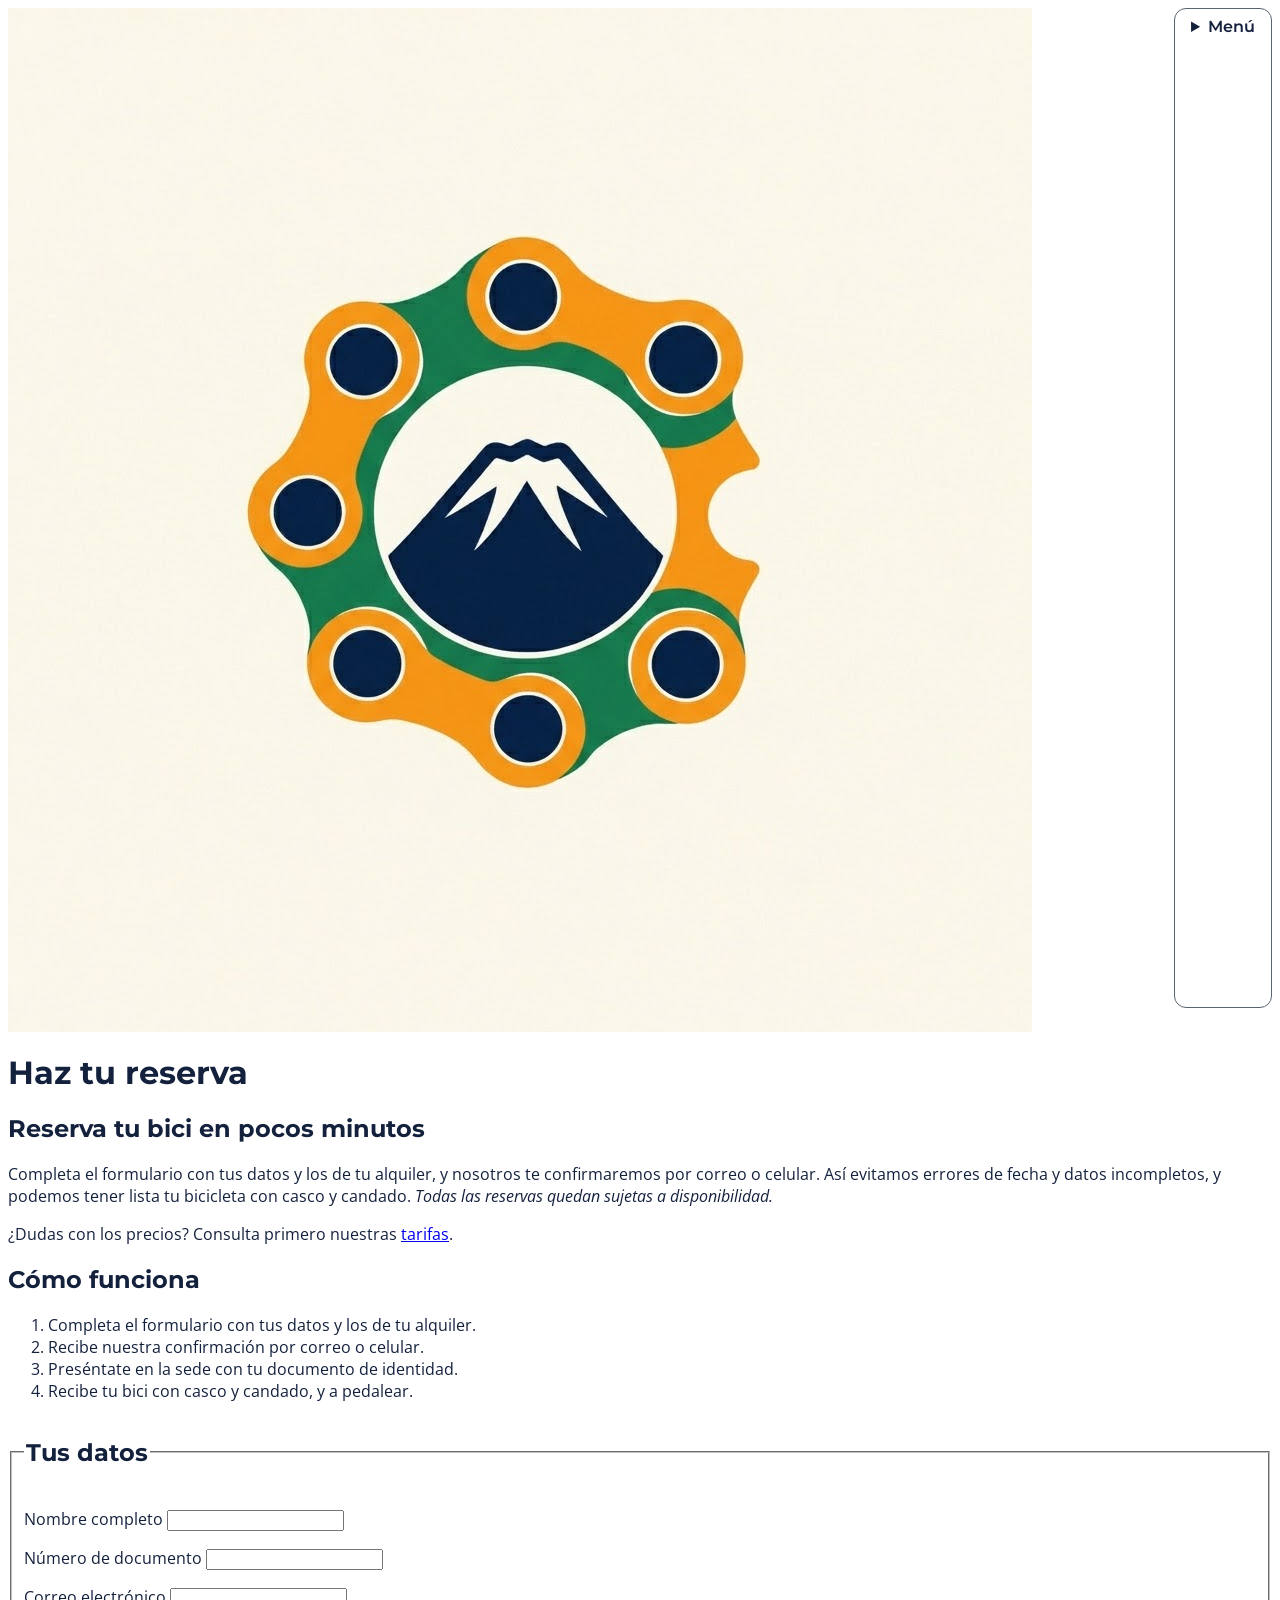
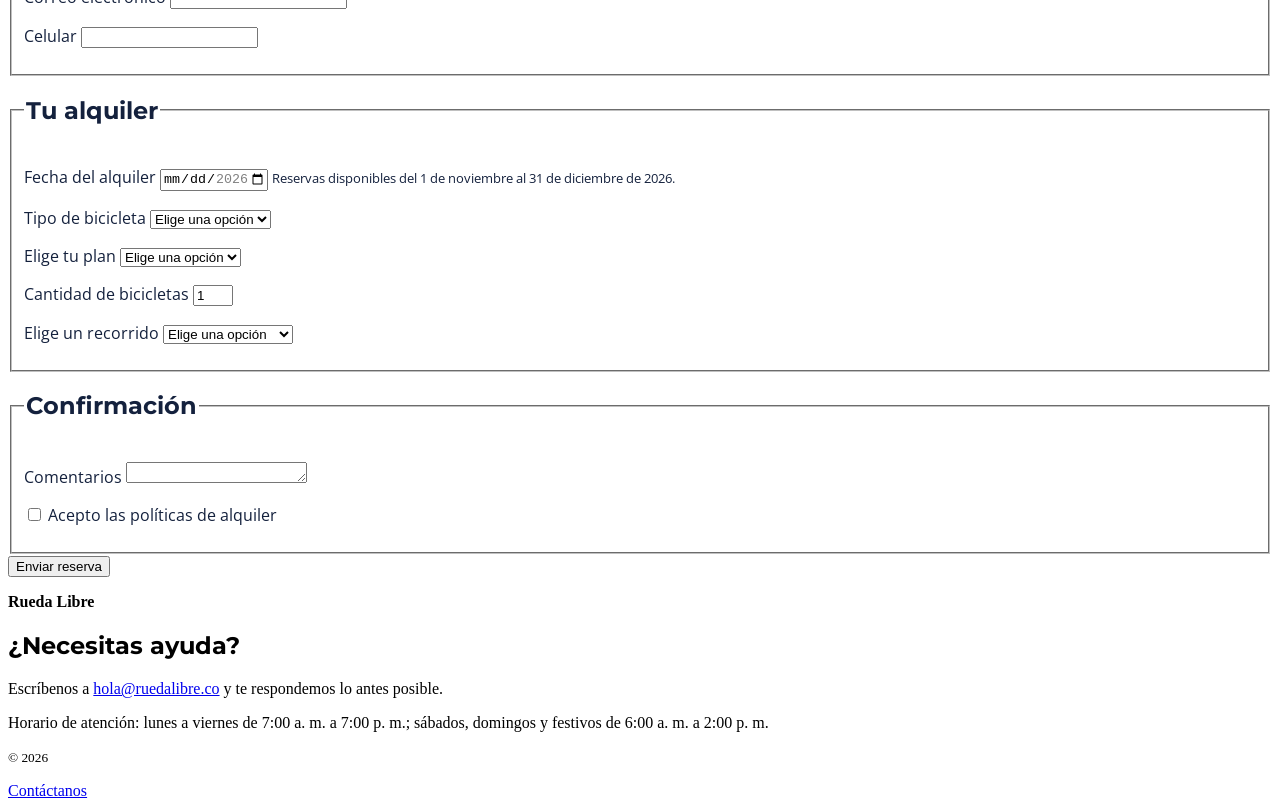
==== paginas/reservas.html @ 15c15bba "menú y botones organizados desde cero" ====
<!DOCTYPE html>
<html lang="es">
<head>
    <meta charset="UTF-8">
    <meta name="viewport" content="width=device-width, initial-scale=1.0">
    <title>Rueda libre | reservas</title>
    <link href="https://fonts.googleapis.com/css2?family=Montserrat:ital,wght@0,100..900;1,100..900&family=Open+Sans:ital,wght@0,300..800;1,300..800&display=swap" rel="stylesheet">
    <link rel="stylesheet" href="../css/styles.css"> 
</head>
<body>
    <header>
        <img src="../img/logo.jpeg" alt="Logo de Rueda Libre">
        <details class="navegacion">
            <summary>Menú</summary>
          <ul id="menu">
              <li><a href="../index.html">Inicio</a></li>
              <li><a href="tarifas.html">Tarifas</a></li>
              <li><a class="activo" href="reservas.html">Reservas</a></li>
        </ul>
        </details>
    </header>
    
<main>
    <h1>Haz tu reserva</h1>
    <article>
        <h2>Reserva tu bici en pocos minutos</h2>
            <p>Completa el formulario con tus datos y los de tu alquiler, y nosotros te confirmaremos por correo o celular. Así evitamos errores de fecha y datos incompletos, y podemos tener lista tu bicicleta con casco y candado. <em>Todas las reservas quedan sujetas a disponibilidad.</em></p>
            <p>¿Dudas con los precios? Consulta primero nuestras <a href="tarifas.html">tarifas</a>.</p>
    </article>
    <article>
        <h2>Cómo funciona</h2>
            <ol>
                <li>Completa el formulario con tus datos y los de tu alquiler.</li>
                <li>Recibe nuestra confirmación por correo o celular.</li>
                <li>Preséntate en la sede con tu documento de identidad.</li>
                <li>Recibe tu bici con casco y candado, y a pedalear.</li>
            </ol>
    </article>
    <form action="#" method="post">
    <fieldset>
        <legend><h2>Tus datos</h2></legend>

            <p>
                <label for="nombre">Nombre completo</label>
                <input type="text" id="nombre" name="nombre" minlength="3" required>
            </p> 
            <p>
                <label for="documento">Número de documento</label>
                <input type="text" id="documento" name="documento" inputmode="numeric" pattern="[0-9]{6,10}" maxlength="10" title="Solo números, entre 6 y 10 dígitos" required>
            </p>
            <p>
                <label for="correo">Correo electrónico</label>
                <input type="email" id="correo" name="correo" required>
            </p>
            <p>
                <label for="celular">Celular</label>
                <input type="tel" id="celular" name="celular" inputmode="numeric" pattern="3[0-9]{9}" maxlength="10" title="Celular de 10 dígitos que empieza por 3" required>
            </p>
    </fieldset>
    <fieldset>
        <legend><h2>Tu alquiler</h2></legend>
            <p>
                <label for="fecha">Fecha del alquiler</label>
                <input type="date" id="fecha" name="fecha" inputmode="numeric" min="2026-11-01" max="2026-12-31" required>
                <small>Reservas disponibles del 1 de noviembre al 31 de diciembre de 2026.</small>
            </p>
            <p>
                <label for="tipo-de-bicicleta">Tipo de bicicleta</label>
                <select id="tipo-de-bicicleta" name="tipo-de-bicicleta" required>
                  <option value="" disabled selected>Elige una opción</option>
                  <option value="urbana">Urbana</option>
                  <option value="montana">Montaña</option>
                  <option value="electrica">Eléctrica</option>
                </select>
            </p>
            <p>
                <label for="plan">Elige tu plan</label>
                <select id="plan" name="plan" required>
                    <option value="" disabled selected>Elige una opción</option>
                    <option value="hora">Una hora </option>
                    <option value="medio-dia">Medio día </option>
                    <option value="dia-completo">Día completo</option>
                </select>
            </p>
            <p>
                <label for="bicicletas">Cantidad de bicicletas</label>
                <input type="number" id="bicicletas" name="bicicletas" min="1" max="6" value="1" required>
            </p>
            <p>
                <label for="recorrido">Elige un recorrido</label>
                <select id="recorrido" name="recorrido" required>
                    <option value="" disabled selected>Elige una opción</option>
                    <option value="ninguno">Ninguno</option>
                    <option value="rio-y-parques">Río y Parques </option>
                    <option value="sabores-de-barrio">Sabores de Barrio</option>
                    <option value="reto-las-palmas">Reto Las Palmas</option>
                </select>
            </p>
    </fieldset>
    <fieldset>
        <legend><h2>Confirmación</h2></legend>
            <p>
                <label for="comentarios">Comentarios</label>
                <textarea id="comentarios" name="comentarios" maxlength="300" rows="1"></textarea>
            </p>
            <p>
                <label>
                  <input type="checkbox" name="terminos" required>
                  Acepto las políticas de alquiler
                </label>
            </p>        
    </fieldset>
    <button class="boton-formulario" type="submit">Enviar reserva</button>
    </form>
</main>
    <footer>
            <p><strong>Rueda Libre</strong></p>
        <h2>¿Necesitas ayuda?</h2>
            <p>Escríbenos a <a href="mailto:hola@ruedalibre.co">hola@ruedalibre.co</a> y te respondemos lo antes posible.</p>
            <p>Horario de atención: lunes a viernes de 7:00 a. m. a 7:00 p. m.; sábados, domingos y festivos de 6:00 a. m. a 2:00 p. m.</p>
            <p><small>&copy; 2026</small></p>
    </footer>
    <a class="boton-flotante" href="https://wa.me/573000000000" target="_blank" rel="noopener noreferrer">Contáctanos</a>
</body>
</html>
---- css/styles.css ----
:root {
    /* paleta de colores*/
    --color-verde-ruta: #1E7A4F;
    --color-naranja-pedal: #F39A2B;
    --color-azul-noche: #14213D;
    --color-crema: #FAF6EF;
    --color-gris-asfalto: #5B6470;


    /* fuentes principales*/
    --fuente-titulo: "Montserrat", Arial, sans-serif;
    --fuente-texto: "Open sans", Arial, sans-serif;

    /* espaciados*/
    --espaciado-s: 0.5rem;
    --espaciado-m: 1rem;
    --espaciado-l: 1.5rem;
    --espaciado-xl: 2rem;
}
main {
    font-family: var(--fuente-texto);
    color: var(--color-azul-noche);
}
h1,h2,h3{
    font-family: var(--fuente-titulo);
}
header{
    display: flex;
    flex-direction: row;
    justify-content: space-between;
}
details {
    border: 1px solid var(--color-gris-asfalto);
    border-radius: 0.75rem;
    padding: var(--espaciado-s) var(--espaciado-m);
    margin-bottom: var(--espaciado-l);
}
summary {
    cursor: pointer;
    font-family: var(--fuente-titulo);
    font-weight: 600;
    color: var(--color-azul-noche);
    
}
#menu {
    list-style: none;
}
summary:hover {
    color: var(--color-verde-ruta);
}
summary:focus {
    outline: 3px solid var(--color-azul-noche);
    outline-offset: 2px;
}
details[open] summary {
    margin-bottom: var(--espaciado-s);
}
#menu a { 
    color: var(--color-gris-asfalto); 
}
#menu a.activo { 
    color: var(--color-verde-ruta); font-weight: 600; 
}
a.boton-cta{
    color: var(--color-verde-ruta);
    border-bottom: 3px solid var(--color-verde-ruta);
    border-radius: 6px;
    padding: 15px 30px;
    font-size: 16px;
}
a.boton-cta:hover{
    background-color: var(--color-verde-ruta);
    color: var(--color-crema);
}
a.boton-cta:focus{
    outline: 3px solid var(--color-azul-noche);
    outline-offset: 2px;
}
input:focus,
select:focus,
textarea:focus {
    outline: 3px solid var(--color-azul-noche);
    outline-offset: 2px;
    border-color: var(--color-verde-ruta);
}
input[type="checkbox"]:focus {
    outline: 3px solid var(--color-azul-noche);
    outline-offset: 3px;
}
button.boton-formulario:focus,
#menu a:focus,
a.boton-flotante:focus {
    outline: 3px solid var(--color-azul-noche);
    outline-offset: 2px;
}
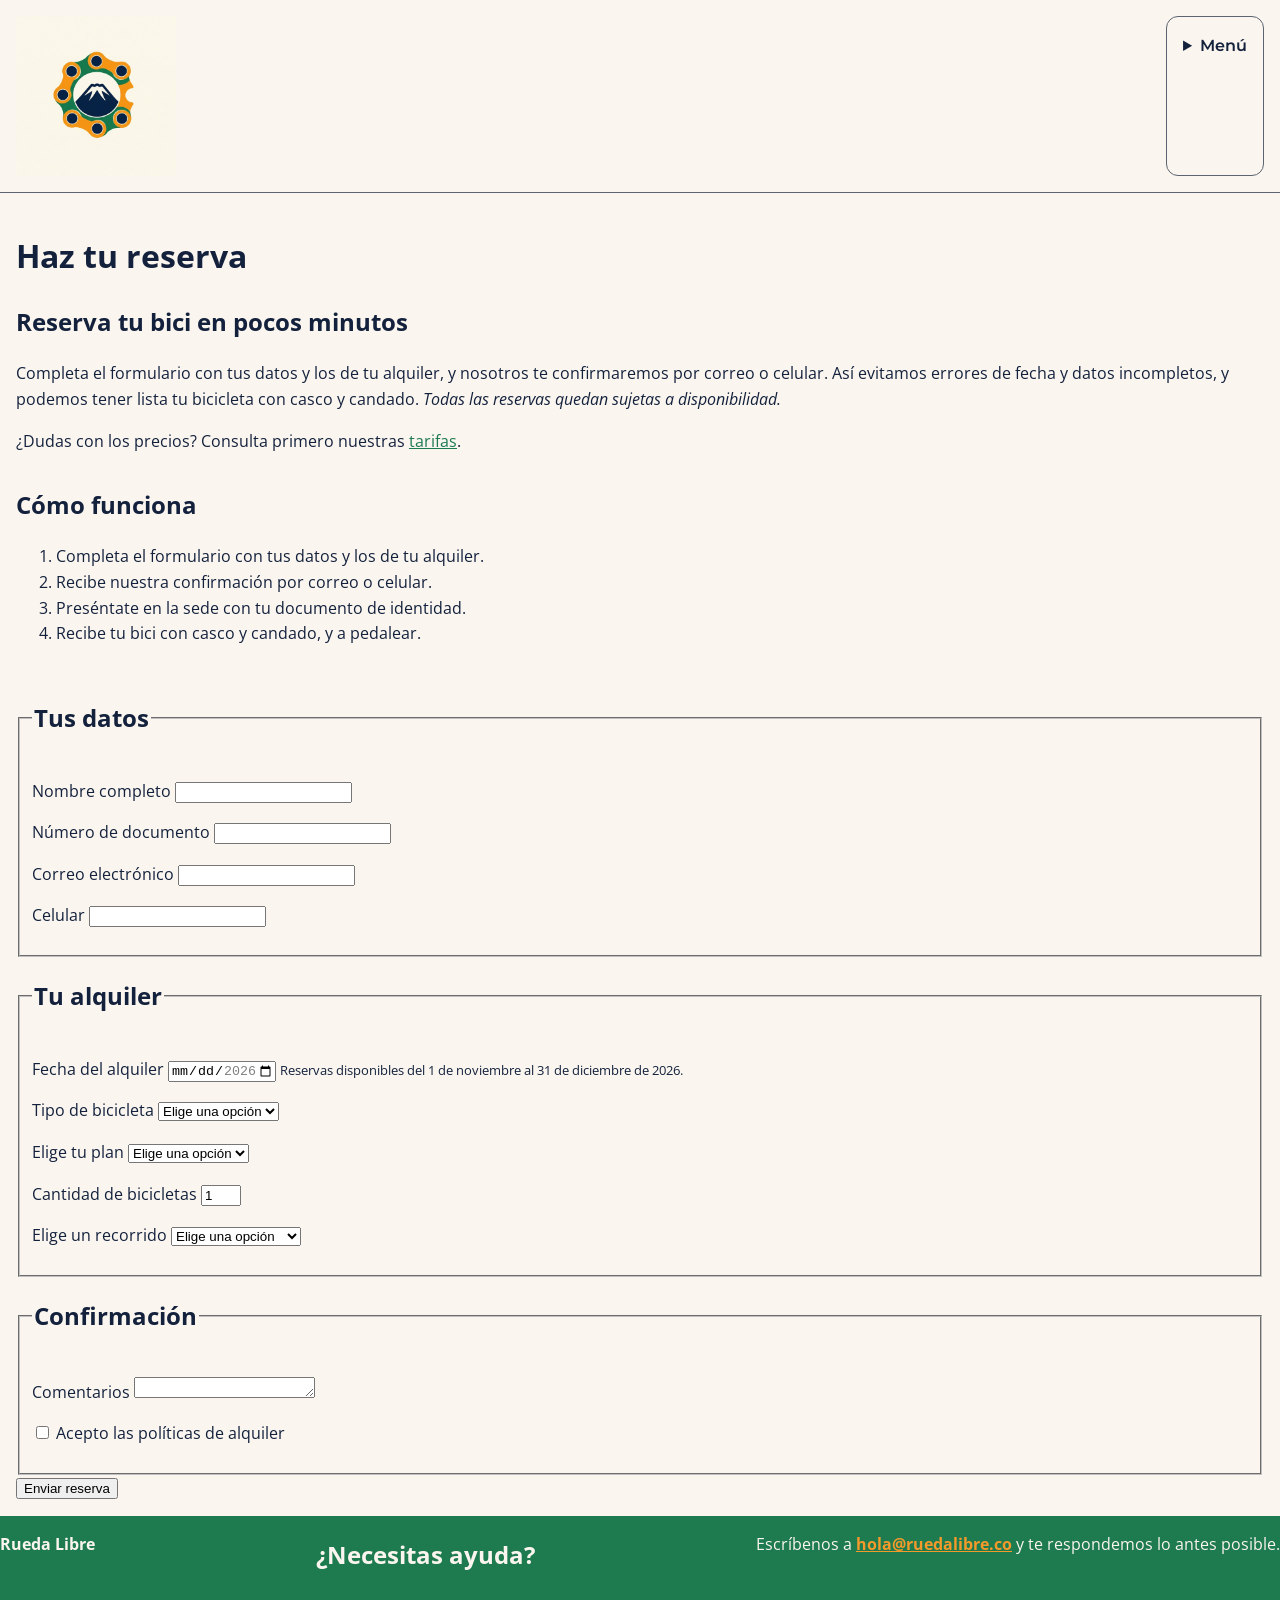
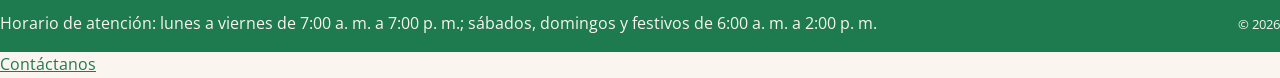
==== commit d79a59e6: "Probando combinaciones con flexbox" ====
--- a/paginas/reservas.html
+++ b/paginas/reservas.html
@@ -9,7 +9,7 @@
 </head>
 <body>
     <header>
-        <img src="../img/logo.jpeg" alt="Logo de Rueda Libre">
+        <img id="logo" src="../img/logo.jpeg" alt="Logo de Rueda Libre">
         <details class="navegacion">
             <summary>Menú</summary>
           <ul id="menu">
@@ -116,10 +116,10 @@
     <footer>
             <p><strong>Rueda Libre</strong></p>
         <h2>¿Necesitas ayuda?</h2>
-            <p>Escríbenos a <a href="mailto:hola@ruedalibre.co">hola@ruedalibre.co</a> y te respondemos lo antes posible.</p>
+            <p>Escríbenos a <a href="mailto:hola@ruedalibre.co"><strong>hola@ruedalibre.co</strong></a> y te respondemos lo antes posible.</p>
             <p>Horario de atención: lunes a viernes de 7:00 a. m. a 7:00 p. m.; sábados, domingos y festivos de 6:00 a. m. a 2:00 p. m.</p>
             <p><small>&copy; 2026</small></p>
     </footer>
     <a class="boton-flotante" href="https://wa.me/573000000000" target="_blank" rel="noopener noreferrer">Contáctanos</a>
 </body>
-</html>
+</html>
--- a/css/styles.css
+++ b/css/styles.css
@@ -16,80 +16,121 @@
     --espaciado-m: 1rem;
     --espaciado-l: 1.5rem;
     --espaciado-xl: 2rem;
+} 
+*, *::before, *::after {
+    box-sizing: border-box;
 }
-main {
+body {
+    margin: 0;
     font-family: var(--fuente-texto);
+    font-size: 1rem;
+    line-height: 1.6;
     color: var(--color-azul-noche);
-}
-h1,h2,h3{
-    font-family: var(--fuente-titulo);
+    background-color: var(--color-crema);
 }
 header{
     display: flex;
-    flex-direction: row;
     justify-content: space-between;
+    padding: var(--espaciado-m);
+    background-color: var(--color-crema);
+    border-bottom: 1px solid var(--color-gris-asfalto);
 }
-details {
+#logo {
+    display: block;
+    max-width: 10rem;
+    max-height: 10rem;
+}
+details.navegacion {
     border: 1px solid var(--color-gris-asfalto);
     border-radius: 0.75rem;
-    padding: var(--espaciado-s) var(--espaciado-m);
-    margin-bottom: var(--espaciado-l);
 }
-summary {
+details.navegacion summary {
+    padding: var(--espaciado-m);
     cursor: pointer;
     font-family: var(--fuente-titulo);
     font-weight: 600;
     color: var(--color-azul-noche);
-    
 }
 #menu {
     list-style: none;
+    margin: 0;
+    padding: 0 var(--espaciado-m) var(--espaciado-m);
 }
-summary:hover {
+#menu a {
+    display: block;
+    padding: var(--espaciado-s) 0;
+    color: var(--color-gris-asfalto);
+    text-decoration: none;
+}
+#menu a.activo {
     color: var(--color-verde-ruta);
+    font-weight: 600;
 }
-summary:focus {
+#menu a:hover {
+    color: var(--color-verde-ruta);
+    text-decoration: underline;
+}
+#menu a:focus {
     outline: 3px solid var(--color-azul-noche);
     outline-offset: 2px;
 }
-details[open] summary {
-    margin-bottom: var(--espaciado-s);
+main {
+    padding: var(--espaciado-m);
 }
-#menu a { 
-    color: var(--color-gris-asfalto); 
+article {
+    margin-bottom: var(--espaciado-xl);
 }
-#menu a.activo { 
-    color: var(--color-verde-ruta); font-weight: 600; 
+.tarjeta {
+    padding: var(--espaciado-l);
+    border: 1px solid var(--color-gris-asfalto);
+    border-radius: 0.75rem;
+    margin-bottom: var(--espaciado-l);
+}
+.tarjeta figure {
+    margin: 0 0 var(--espaciado-m);
+}
+.tarjeta img {
+    display: block;
+    max-width: 100%;
+    height: auto;
+    border-radius: 0.5rem;
+}
+/* Creando tarjetas de flota */
+a {
+    color: var(--color-verde-ruta)
+}
+.nuestra-flota{
+    display: flex;
+    flex-direction: column;
+    justify-content: space-evenly;
+}
+#img-bicicleta{
+    max-height: 20rem;
 }
 a.boton-cta{
-    color: var(--color-verde-ruta);
-    border-bottom: 3px solid var(--color-verde-ruta);
-    border-radius: 6px;
-    padding: 15px 30px;
-    font-size: 16px;
+    display: inline-block;
+    padding: var(--espaciado-m);
+    border: 1px solid var(--color-verde-ruta);
+    border-radius: 16px;
+    text-decoration: none;
 }
 a.boton-cta:hover{
+    cursor: pointer;
+    color: var(--color-crema);
     background-color: var(--color-verde-ruta);
-    color: var(--color-crema);
 }
 a.boton-cta:focus{
-    outline: 3px solid var(--color-azul-noche);
+    outline: 4px solid var(--color-naranja-pedal);
     outline-offset: 2px;
 }
-input:focus,
-select:focus,
-textarea:focus {
-    outline: 3px solid var(--color-azul-noche);
-    outline-offset: 2px;
-    border-color: var(--color-verde-ruta);
+footer {
+    color: var(--color-crema);
+    background-color: var(--color-verde-ruta);
+    display: flex;
+    justify-content: space-between;
+    flex-wrap: wrap;
 }
-input[type="checkbox"]:focus {
-    outline: 3px solid var(--color-azul-noche);
-    outline-offset: 3px;
+footer a{
+    color:var(--color-naranja-pedal);
 }
-button.boton-formulario:focus,
-#menu a:focus,
-a.boton-flotante:focus {
-    outline: 3px solid var(--color-azul-noche);
-    outline-offset: 2px;
-}+
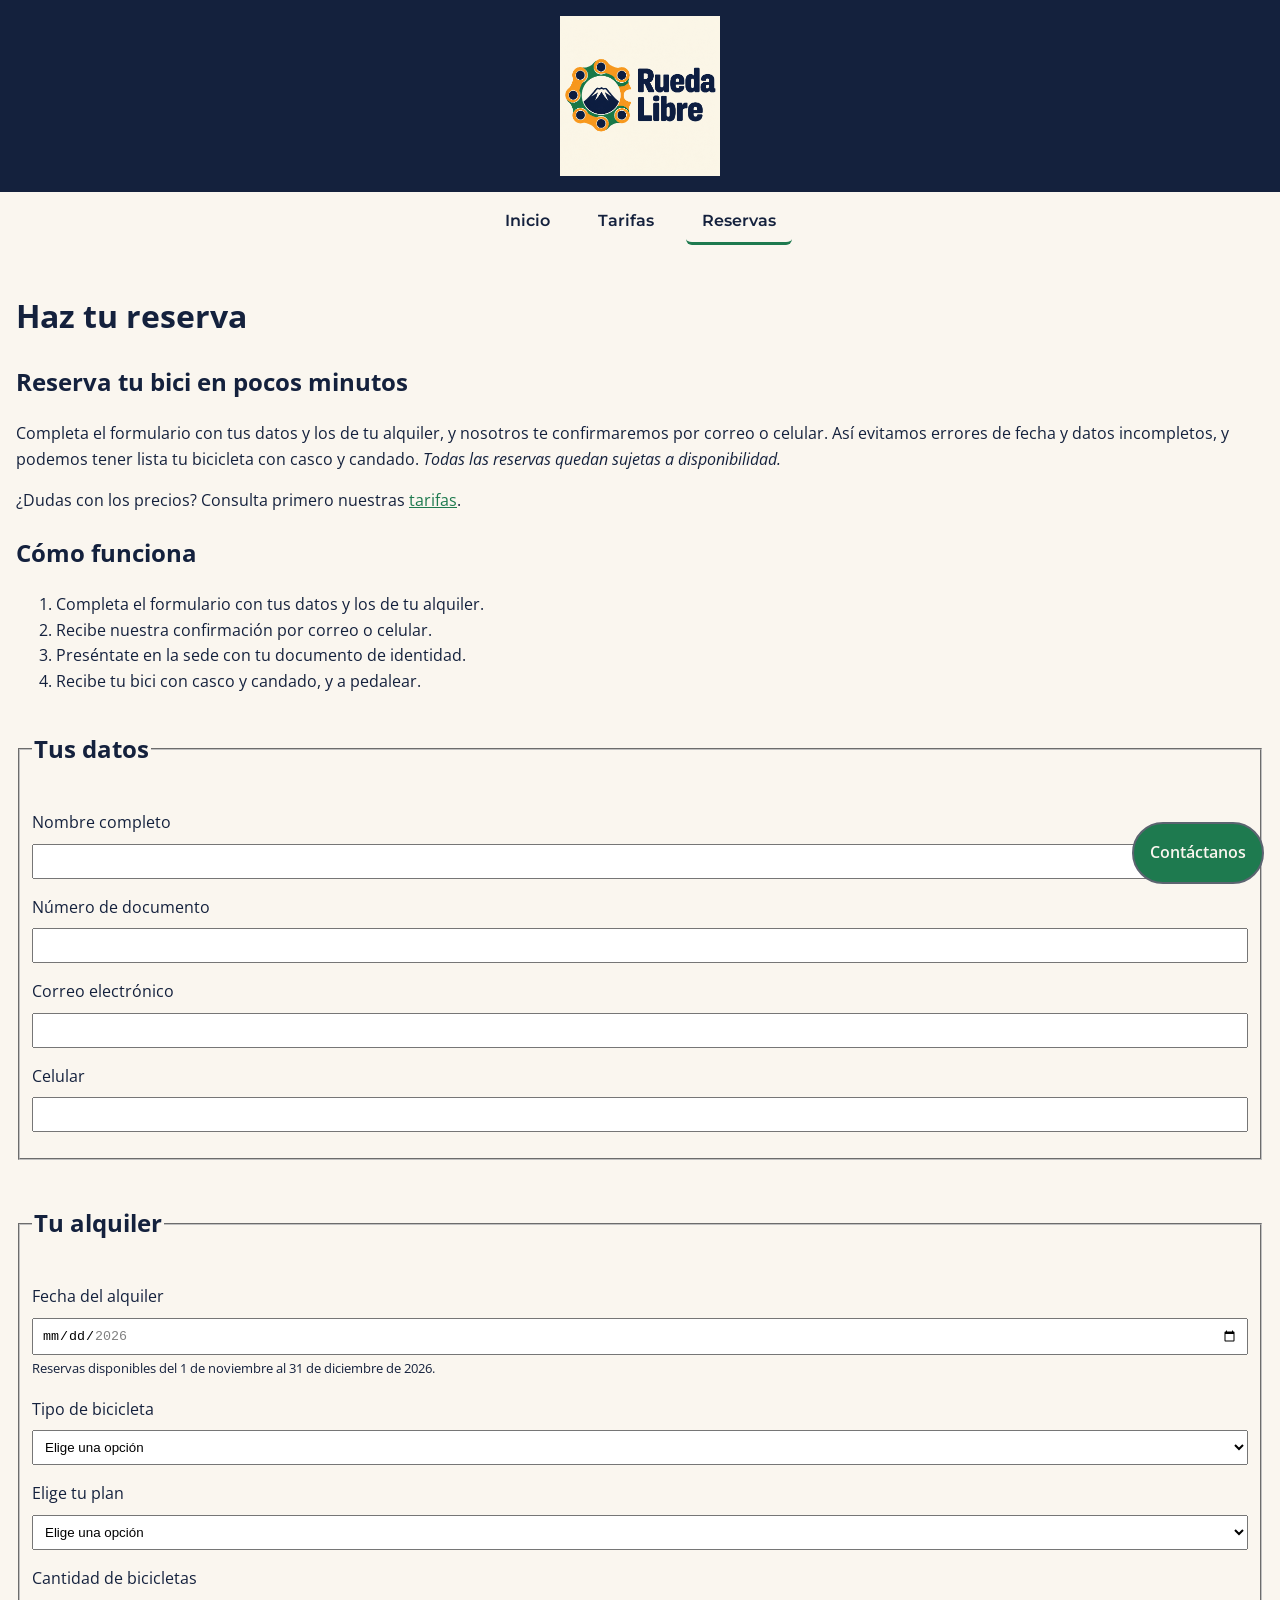
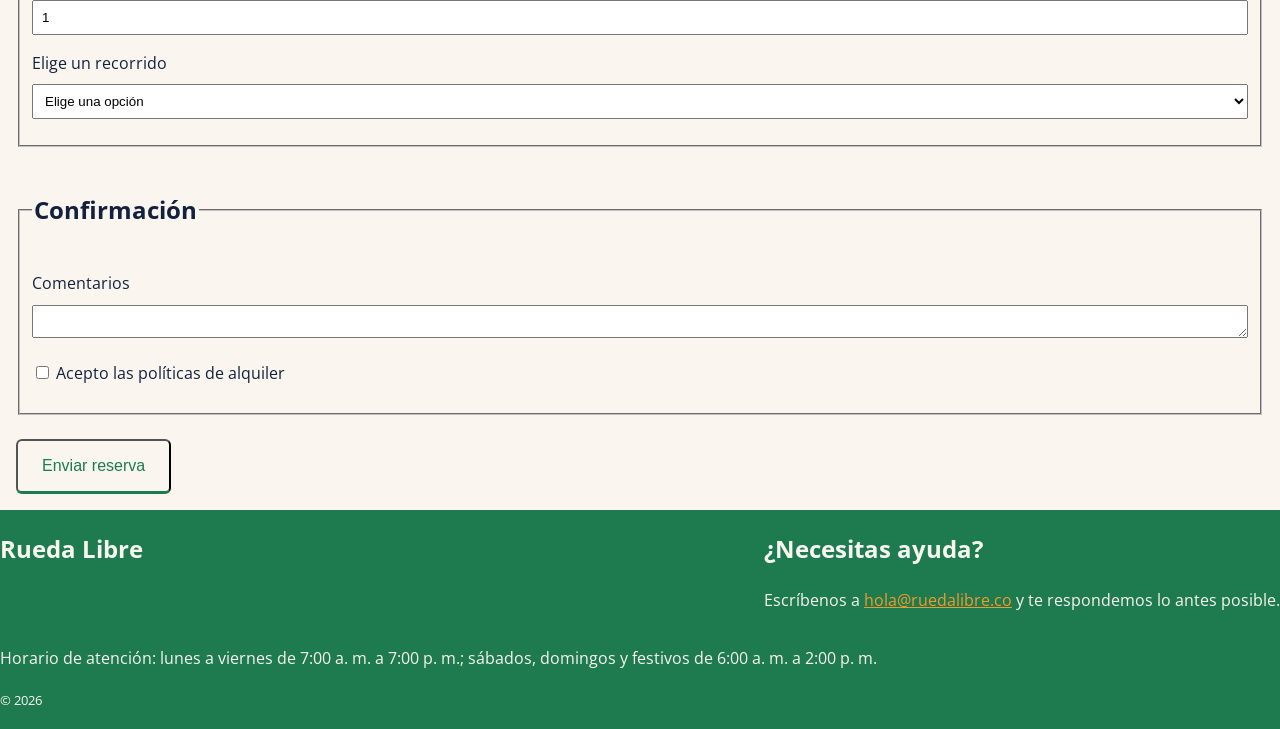
==== commit 91a1b2de: "Saving changes before switching branches" ====
--- a/paginas/reservas.html
+++ b/paginas/reservas.html
@@ -10,16 +10,12 @@
 <body>
     <header>
         <img id="logo" src="../img/logo.jpeg" alt="Logo de Rueda Libre">
-        <details class="navegacion">
-            <summary>Menú</summary>
-          <ul id="menu">
-              <li><a href="../index.html">Inicio</a></li>
-              <li><a href="tarifas.html">Tarifas</a></li>
-              <li><a class="activo" href="reservas.html">Reservas</a></li>
-        </ul>
-        </details>
     </header>
-    
+    <nav id="menu">
+      <a href="../index.html">Inicio</a>
+      <a href="tarifas.html">Tarifas</a>
+      <a class="activo" href="reservas.html">Reservas</a>
+    </nav>
 <main>
     <h1>Haz tu reserva</h1>
     <article>
@@ -114,11 +110,15 @@
     </form>
 </main>
     <footer>
-            <p><strong>Rueda Libre</strong></p>
-        <h2>¿Necesitas ayuda?</h2>
-            <p>Escríbenos a <a href="mailto:hola@ruedalibre.co"><strong>hola@ruedalibre.co</strong></a> y te respondemos lo antes posible.</p>
+        <article class="marca"><strong><h2>Rueda Libre</strong></h2></article>
+        <article class="contacto">
+            <h2>¿Necesitas ayuda?</h2>
+            <p>Escríbenos a <a href="mailto:hola@ruedalibre.co">hola@ruedalibre.co</a> y te respondemos lo antes posible.</p>
+        </article>
+        <article class="horario">
             <p>Horario de atención: lunes a viernes de 7:00 a. m. a 7:00 p. m.; sábados, domingos y festivos de 6:00 a. m. a 2:00 p. m.</p>
             <p><small>&copy; 2026</small></p>
+        </article> 
     </footer>
     <a class="boton-flotante" href="https://wa.me/573000000000" target="_blank" rel="noopener noreferrer">Contáctanos</a>
 </body>
--- a/css/styles.css
+++ b/css/styles.css
@@ -5,7 +5,6 @@
     --color-azul-noche: #14213D;
     --color-crema: #FAF6EF;
     --color-gris-asfalto: #5B6470;
-
 
     /* fuentes principales*/
     --fuente-titulo: "Montserrat", Arial, sans-serif;
@@ -20,7 +19,19 @@
 *, *::before, *::after {
     box-sizing: border-box;
 }
+/*Usos específicos generales*/
+/*Color de los vínculos(Links"*/
+a {
+    color: var(--color-verde-ruta)
+}
+body > header,
+body > nav,
+body > footer {
+    flex: 0 0 100%;
+}
 body {
+    display: flex;
+    flex-wrap: wrap;
     margin: 0;
     font-family: var(--fuente-texto);
     font-size: 1rem;
@@ -28,101 +39,95 @@
     color: var(--color-azul-noche);
     background-color: var(--color-crema);
 }
+/*header*/
 header{
     display: flex;
-    justify-content: space-between;
-    padding: var(--espaciado-m);
-    background-color: var(--color-crema);
-    border-bottom: 1px solid var(--color-gris-asfalto);
+    justify-content: space-evenly;
+    padding: var(--espaciado-m);
+    background-color: var(--color-azul-noche);
 }
 #logo {
     display: block;
     max-width: 10rem;
     max-height: 10rem;
 }
-details.navegacion {
-    border: 1px solid var(--color-gris-asfalto);
-    border-radius: 0.75rem;
-}
-details.navegacion summary {
-    padding: var(--espaciado-m);
-    cursor: pointer;
+nav#menu{
+    position: sticky;
+    top: 0;
+    z-index: 10;
+    background-color: var(--color-crema);
+    display: flex;
+    justify-content: center;
+    flex-wrap: wrap;
+    gap: var(--espaciado-m);
+    padding: var(--espaciado-s);
+}
+#menu a{
+    color: var(--color-azul-noche);
     font-family: var(--fuente-titulo);
     font-weight: 600;
-    color: var(--color-azul-noche);
-}
-#menu {
-    list-style: none;
-    margin: 0;
-    padding: 0 var(--espaciado-m) var(--espaciado-m);
-}
-#menu a {
-    display: block;
-    padding: var(--espaciado-s) 0;
-    color: var(--color-gris-asfalto);
     text-decoration: none;
+    padding: var(--espaciado-s) var(--espaciado-m);
+    border-radius: 6px;
+}
+#menu a:hover{
+    background-color: var(--color-naranja-pedal);
+    color: var(--color-azul-noche);
+}
+#menu a:focus {
+    outline: 3px solid var(--color-verde-ruta);
+    outline-offset: 2px;
 }
 #menu a.activo {
+    border-bottom: 3px solid var(--color-verde-ruta);
+}
+/*Final del header*/
+/*main*/
+main {
+    padding: var(--espaciado-m);
+}
+/*tarjetas de servicios*/
+#nuestros-servicios {
+    display: grid;
+    grid-template-columns: repeat(auto-fit, minmax(150px, 1fr));
+    gap: var(--espaciado-l);
+}
+.tarjeta {
+    padding: var(--espaciado-m);
+    border: 2px solid var(--color-verde-ruta);
+    border-radius: 12px;
+}
+/* Creando tarjetas de flota */
+.nuestra-flota{
+    display: grid;
+    grid-template-columns: repeat(auto-fit, minmax(150px, 1fr));
+    gap: var(--espaciado-m);
+}
+#imagen-de-servicio,
+#img-bicicleta{
+    width: 100%;
+    object-fit: contain;
+}
+
+/*boton de envío del formulario*/
+button.boton-formulario{
     color: var(--color-verde-ruta);
-    font-weight: 600;
-}
-#menu a:hover {
-    color: var(--color-verde-ruta);
-    text-decoration: underline;
-}
-#menu a:focus {
+    background-color: var(--color-crema);
+    border-bottom: 3px solid var(--color-verde-ruta);
+    border-radius: 6px;
+    padding: var(--espaciado-m) var(--espaciado-l);
+    font-size: 16px;
+}
+
+button.boton-formulario:hover{
+    background-color: var(--color-verde-ruta);
+    color: var(--color-crema);
+}
+button.boton-formulario:focus{
     outline: 3px solid var(--color-azul-noche);
     outline-offset: 2px;
 }
-main {
-    padding: var(--espaciado-m);
-}
-article {
-    margin-bottom: var(--espaciado-xl);
-}
-.tarjeta {
-    padding: var(--espaciado-l);
-    border: 1px solid var(--color-gris-asfalto);
-    border-radius: 0.75rem;
-    margin-bottom: var(--espaciado-l);
-}
-.tarjeta figure {
-    margin: 0 0 var(--espaciado-m);
-}
-.tarjeta img {
-    display: block;
-    max-width: 100%;
-    height: auto;
-    border-radius: 0.5rem;
-}
-/* Creando tarjetas de flota */
-a {
-    color: var(--color-verde-ruta)
-}
-.nuestra-flota{
-    display: flex;
-    flex-direction: column;
-    justify-content: space-evenly;
-}
-#img-bicicleta{
-    max-height: 20rem;
-}
-a.boton-cta{
-    display: inline-block;
-    padding: var(--espaciado-m);
-    border: 1px solid var(--color-verde-ruta);
-    border-radius: 16px;
-    text-decoration: none;
-}
-a.boton-cta:hover{
-    cursor: pointer;
-    color: var(--color-crema);
-    background-color: var(--color-verde-ruta);
-}
-a.boton-cta:focus{
-    outline: 4px solid var(--color-naranja-pedal);
-    outline-offset: 2px;
-}
+/*pie de página*/
 footer {
     color: var(--color-crema);
     background-color: var(--color-verde-ruta);
@@ -133,4 +138,91 @@
 footer a{
     color:var(--color-naranja-pedal);
 }
-
+/*botón flotante en las páginas*/
+.boton-flotante{
+    position: fixed;
+    bottom: var(--espaciado-m);
+    right: var(--espaciado-m);
+    z-index: 20;
+    display: inline-block;
+    padding: var(--espaciado-m);
+    border: 2px solid var(--color-gris-asfalto);
+    border-radius: 2rem;
+    font-weight: 600;
+    text-decoration: none;
+    color: var(--color-crema);
+    background-color: var(--color-verde-ruta);
+}
+.boton-flotante:hover{
+    cursor: pointer;
+    background-color: var(--color-naranja-pedal);
+    font-weight: 700;
+}
+.boton-flotante:focus{
+    outline: 4px solid var(--color-azul-noche);
+    outline-offset: 2px;
+}
+/*Estilo de tablas en tarifas.html*/
+table.tabla-de-datos {
+    border-collapse: collapse;
+    width: 100%;
+    margin-bottom: var(--espaciado-l);
+}
+.tabla-de-datos caption {
+    font-family: var(--fuente-titulo);
+    font-weight: 600;
+    color: var(--color-azul-noche);
+    text-align: left;
+    padding-bottom: var(--espaciado-s);
+}
+.tabla-de-datos th,
+.tabla-de-datos td {
+    border: 1px solid var(--color-gris-asfalto);
+    padding: var(--espaciado-m) var(--espaciado-l);
+    text-align: left;
+    color: var(--color-azul-noche);
+}
+.tabla-de-datos thead th {
+    background-color: var(--color-azul-noche);
+    color: var(--color-crema);
+}
+
+.tabla-de-datos tbody th {
+    font-weight: 600;
+}
+.tabla-de-datos tbody tr:hover {
+    background-color: var(--color-naranja-pedal);
+}
+/*botón de reserva bajo las tablas en tarifas.html*/
+a#boton-cta{
+    color: var(--color-verde-ruta);
+    border: 1px solid var(--color-verde-ruta);
+    border-bottom: 3px solid var(--color-verde-ruta);
+    border-radius: 16px;
+    padding: 15px 30px;
+    font-size: 16px;
+    text-decoration: none;
+}
+a#boton-cta:hover{
+    background-color: var(--color-verde-ruta);
+    color: var(--color-crema);
+}
+a#boton-cta:focus{
+    outline: 3px solid var(--color-azul-noche);
+    outline-offset: 2px;
+}
+/* formulario en reservas.html*/
+label {
+    display: block;
+    margin-bottom: var(--espaciado-s);
+}
+input, select, textarea {
+    width: 100%;
+    padding: var(--espaciado-s);
+}
+input[type="checkbox"] {
+    width: auto;
+}
+fieldset {
+    margin-bottom: var(--espaciado-l);
+}
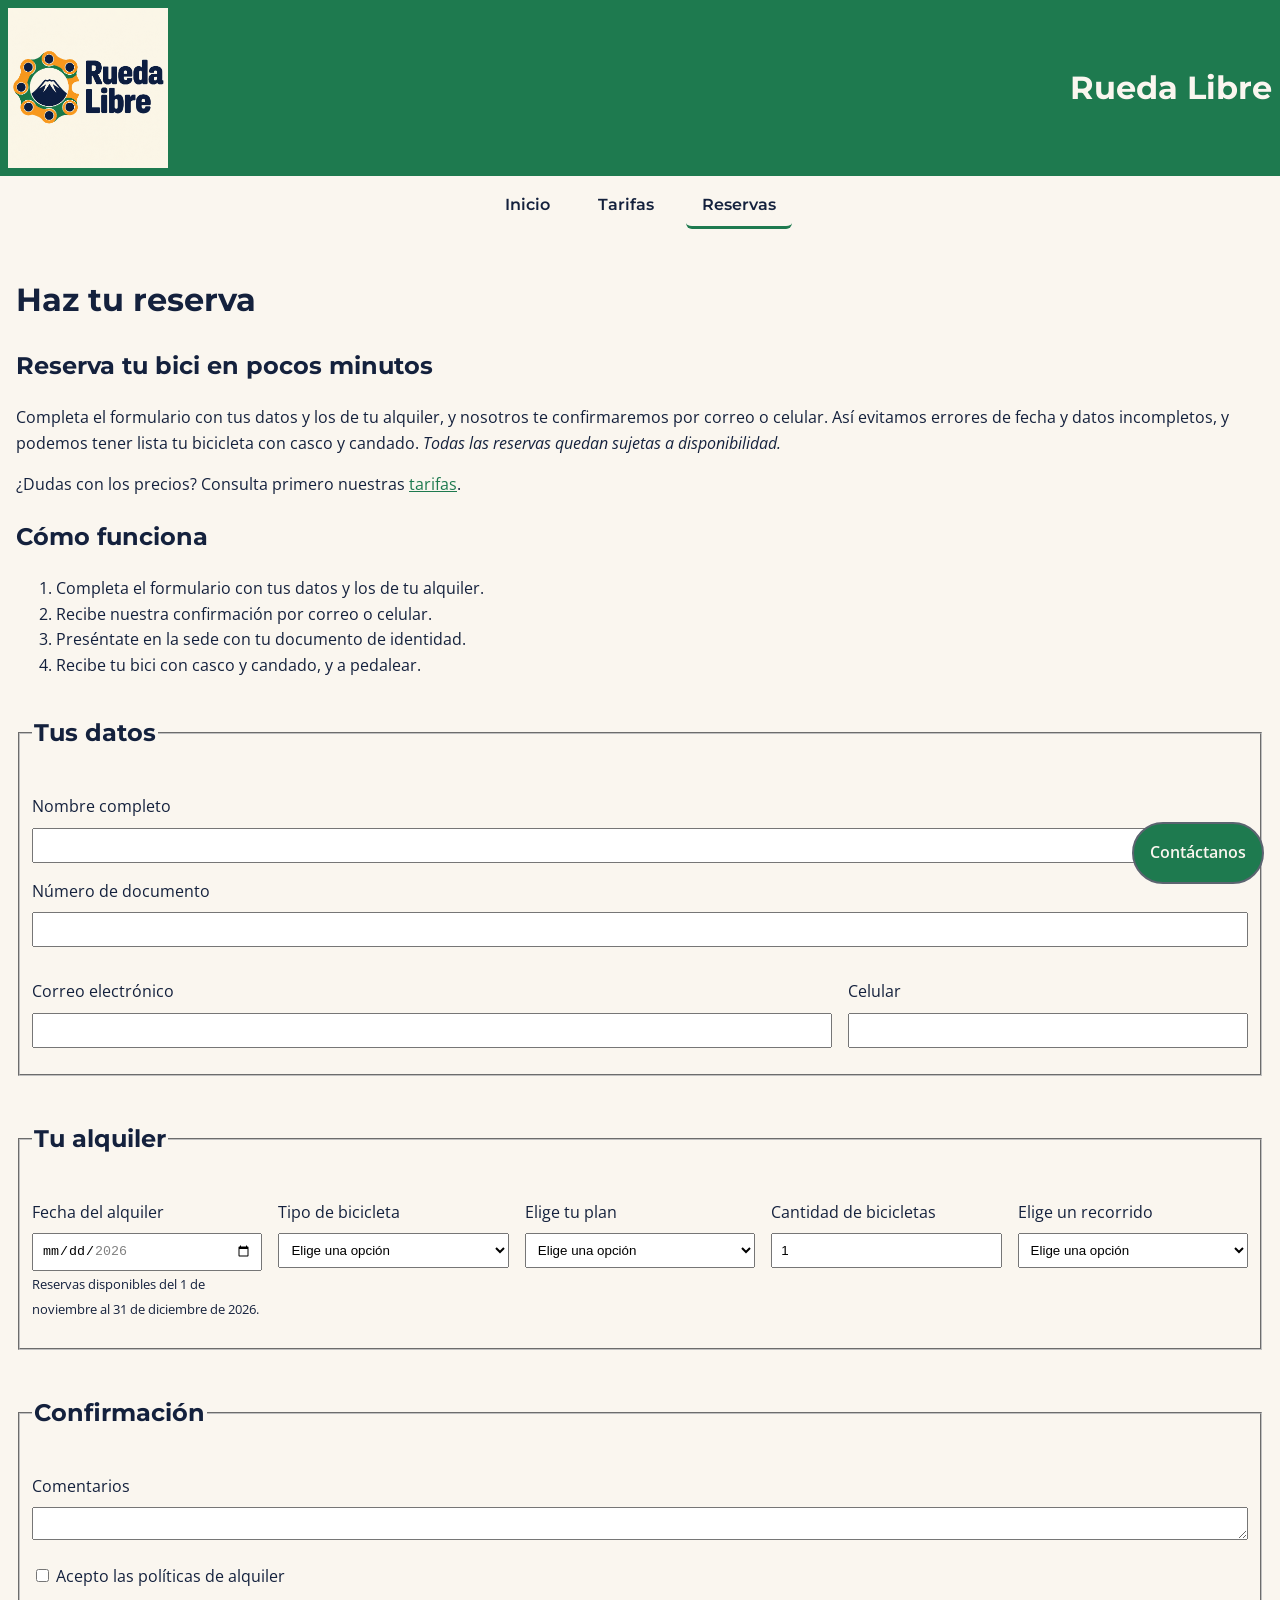
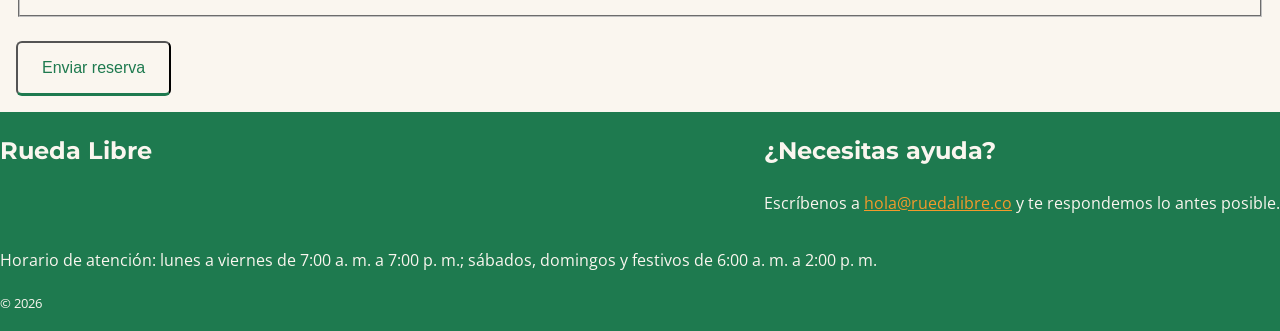
==== commit d16ea12d: "Modificaciones mínimmas" ====
--- a/paginas/reservas.html
+++ b/paginas/reservas.html
@@ -10,6 +10,7 @@
 <body>
     <header>
         <img id="logo" src="../img/logo.jpeg" alt="Logo de Rueda Libre">
+        <h1>Rueda Libre</h1>
     </header>
     <nav id="menu">
       <a href="../index.html">Inicio</a>
@@ -32,7 +33,7 @@
                 <li>Recibe tu bici con casco y candado, y a pedalear.</li>
             </ol>
     </article>
-    <form action="#" method="post">
+    <form id="formulario" action="#" method="post">
     <fieldset>
         <legend><h2>Tus datos</h2></legend>
 
@@ -44,6 +45,7 @@
                 <label for="documento">Número de documento</label>
                 <input type="text" id="documento" name="documento" inputmode="numeric" pattern="[0-9]{6,10}" maxlength="10" title="Solo números, entre 6 y 10 dígitos" required>
             </p>
+        <section id="contacto">
             <p>
                 <label for="correo">Correo electrónico</label>
                 <input type="email" id="correo" name="correo" required>
@@ -52,9 +54,11 @@
                 <label for="celular">Celular</label>
                 <input type="tel" id="celular" name="celular" inputmode="numeric" pattern="3[0-9]{9}" maxlength="10" title="Celular de 10 dígitos que empieza por 3" required>
             </p>
+        </section>
     </fieldset>
-    <fieldset>
+    <fieldset id="tu-reserva">
         <legend><h2>Tu alquiler</h2></legend>
+        
             <p>
                 <label for="fecha">Fecha del alquiler</label>
                 <input type="date" id="fecha" name="fecha" inputmode="numeric" min="2026-11-01" max="2026-12-31" required>
--- a/css/styles.css
+++ b/css/styles.css
@@ -20,9 +20,13 @@
     box-sizing: border-box;
 }
 /*Usos específicos generales*/
-/*Color de los vínculos(Links"*/
+/*Color de los vínculos(Links)*/
 a {
     color: var(--color-verde-ruta)
+}
+/* fuente de los titulos*/
+h1,h2,h3{
+    font-family: var(--fuente-titulo);
 }
 body > header,
 body > nav,
@@ -42,9 +46,11 @@
 /*header*/
 header{
     display: flex;
-    justify-content: space-evenly;
-    padding: var(--espaciado-m);
-    background-color: var(--color-azul-noche);
+    justify-content: space-between;
+    align-items: center;
+    padding: var(--espaciado-s);
+    color: var(--color-crema);
+    background-color: var(--color-verde-ruta);
 }
 #logo {
     display: block;
@@ -86,6 +92,21 @@
 main {
     padding: var(--espaciado-m);
 }
+/*sección exclusiva de index.html 
+parte1, portada*/
+#introduccion{
+    display: grid;
+    grid-template-columns: repeat(auto-fit, minmax(150px, 1fr));
+    background-color: var(--color-verde-ruta);
+    color: var(--color-crema);
+    gap: var(--espaciado-s);
+}
+#introduccion p:first-child{
+    text-align:center;
+    display: flex;
+    align-items: center;
+    padding: var(--espaciado-s);
+}
 /*tarjetas de servicios*/
 #nuestros-servicios {
     display: grid;
@@ -104,7 +125,8 @@
     gap: var(--espaciado-m);
 }
 #imagen-de-servicio,
-#img-bicicleta{
+#img-bicicleta,
+#portada{
     width: 100%;
     object-fit: contain;
 }
@@ -226,3 +248,14 @@
 fieldset {
     margin-bottom: var(--espaciado-l);
 }
+#contacto{
+    display: grid;
+    grid-template-columns: 2fr 1fr ;
+    gap:var(--espaciado-m);
+}
+#tu-reserva{
+    display:grid;
+    grid-template-columns: repeat(5, 1fr);
+    grid-template-rows: repeat(autofit, 1fr);
+    gap: var(--espaciado-m)
+}
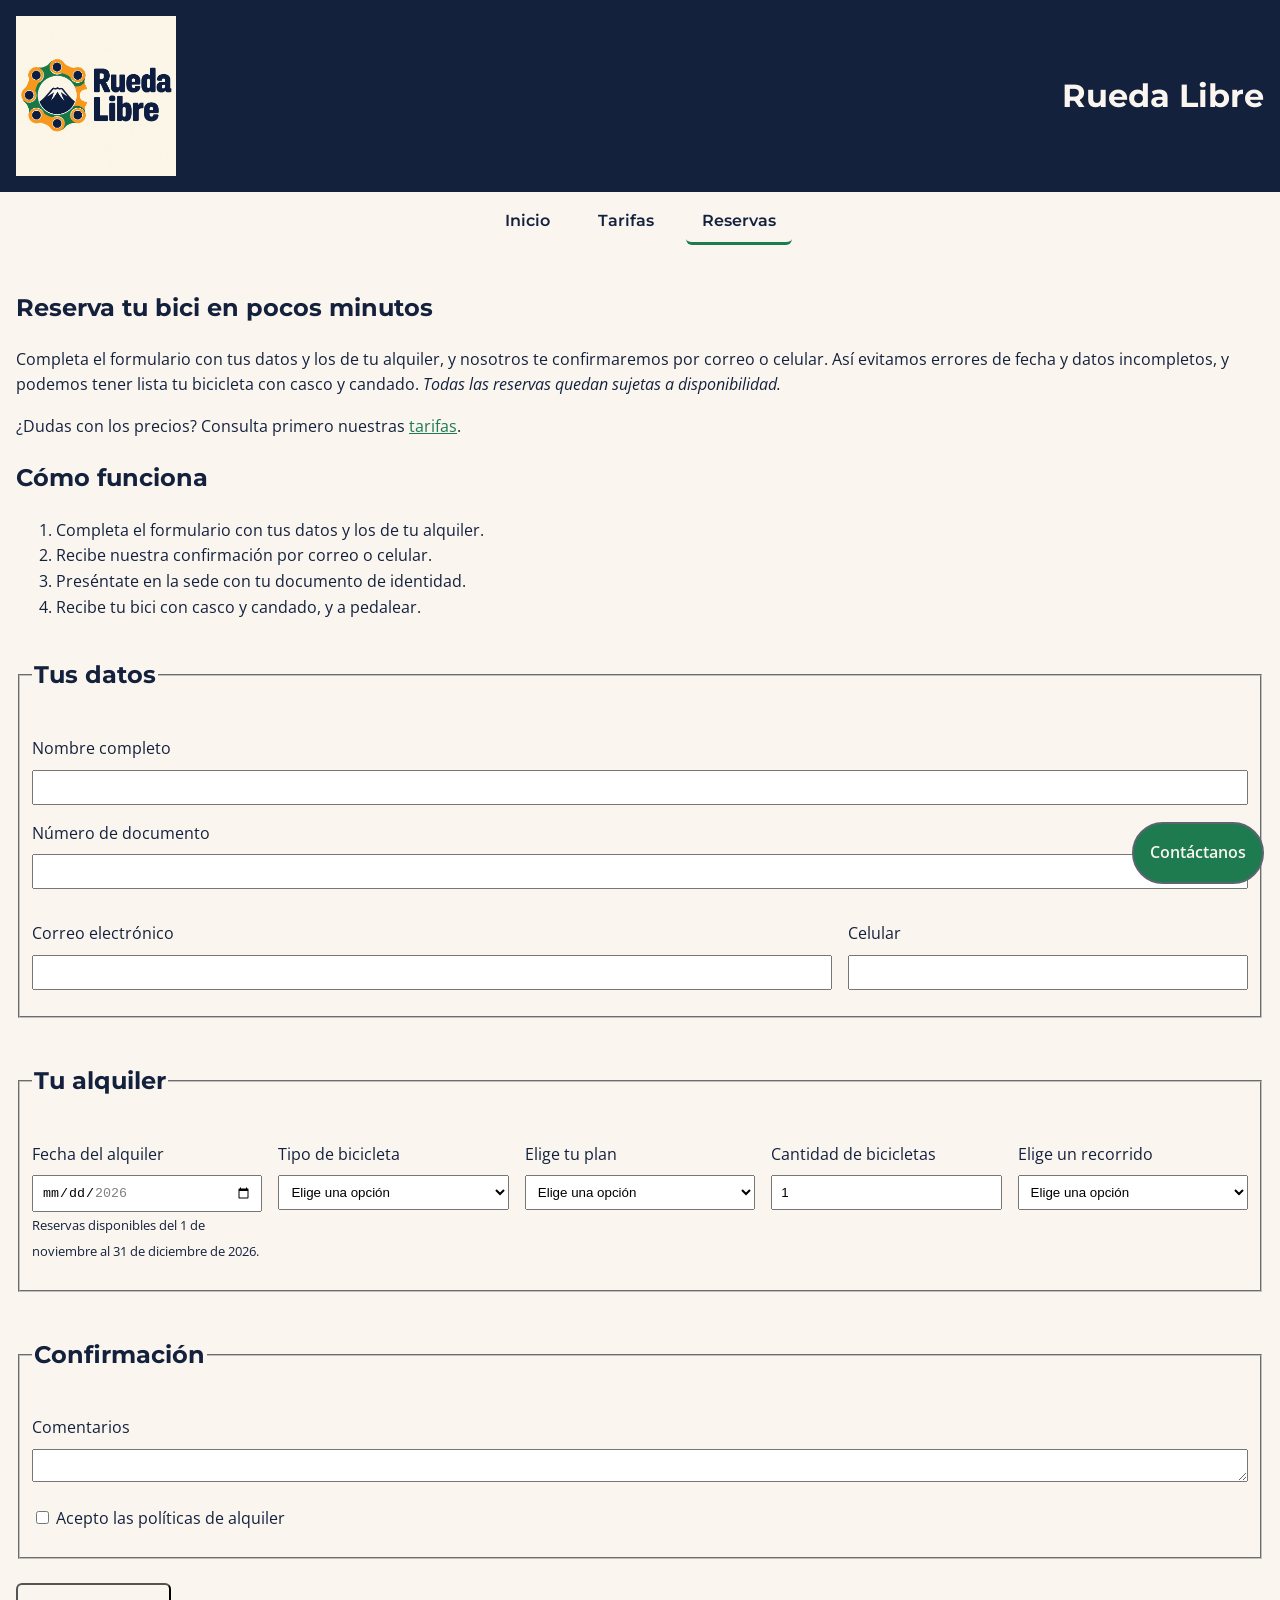
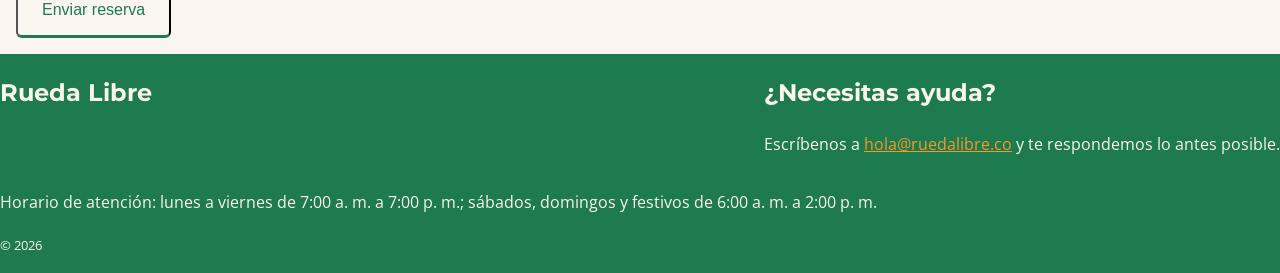
==== commit 2488c624: "Fusión de cambios hechos en dispositivos separados" ====
--- a/paginas/reservas.html
+++ b/paginas/reservas.html
@@ -18,7 +18,6 @@
       <a class="activo" href="reservas.html">Reservas</a>
     </nav>
 <main>
-    <h1>Haz tu reserva</h1>
     <article>
         <h2>Reserva tu bici en pocos minutos</h2>
             <p>Completa el formulario con tus datos y los de tu alquiler, y nosotros te confirmaremos por correo o celular. Así evitamos errores de fecha y datos incompletos, y podemos tener lista tu bicicleta con casco y candado. <em>Todas las reservas quedan sujetas a disponibilidad.</em></p>
--- a/css/styles.css
+++ b/css/styles.css
@@ -51,6 +51,12 @@
     padding: var(--espaciado-s);
     color: var(--color-crema);
     background-color: var(--color-verde-ruta);
+    padding: var(--espaciado-m);
+    background-color: var(--color-azul-noche);
+
+}
+h1{
+    color: var(--color-crema);
 }
 #logo {
     display: block;
@@ -96,7 +102,7 @@
 parte1, portada*/
 #introduccion{
     display: grid;
-    grid-template-columns: repeat(auto-fit, minmax(150px, 1fr));
+    grid-template-columns: 2fr 1fr;
     background-color: var(--color-verde-ruta);
     color: var(--color-crema);
     gap: var(--espaciado-s);
@@ -208,7 +214,6 @@
     background-color: var(--color-azul-noche);
     color: var(--color-crema);
 }
-
 .tabla-de-datos tbody th {
     font-weight: 600;
 }
@@ -258,4 +263,8 @@
     grid-template-columns: repeat(5, 1fr);
     grid-template-rows: repeat(autofit, 1fr);
     gap: var(--espaciado-m)
-}+}
+h1,h2,h3{
+    font-family: var(--fuente-titulo);
+}
+
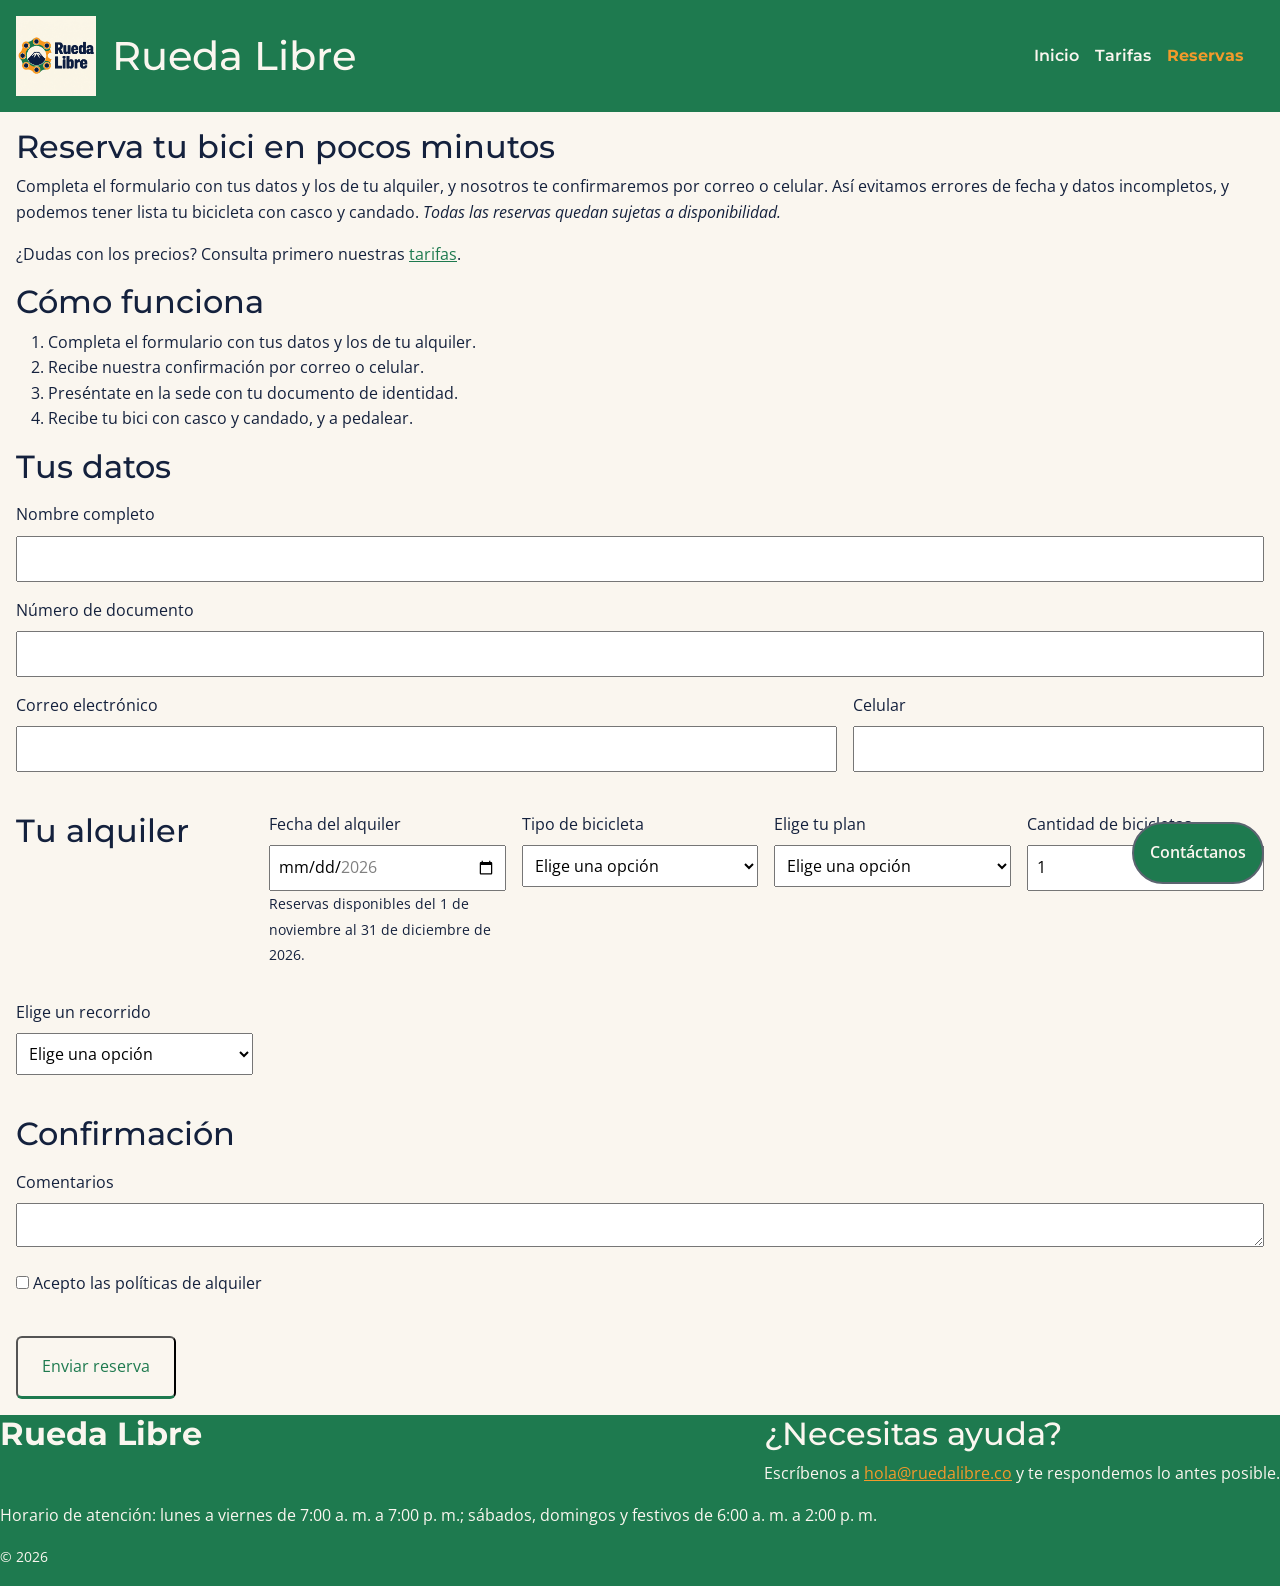
==== commit e29e6759: "Creación del menú de hamburguesa, experimentación con bootstrap" ====
--- a/paginas/reservas.html
+++ b/paginas/reservas.html
@@ -4,19 +4,49 @@
     <meta charset="UTF-8">
     <meta name="viewport" content="width=device-width, initial-scale=1.0">
     <title>Rueda libre | reservas</title>
+    <link href="https://cdn.jsdelivr.net/npm/bootstrap@5.3.3/dist/css/bootstrap.min.css" rel="stylesheet">
     <link href="https://fonts.googleapis.com/css2?family=Montserrat:ital,wght@0,100..900;1,100..900&family=Open+Sans:ital,wght@0,300..800;1,300..800&display=swap" rel="stylesheet">
     <link rel="stylesheet" href="../css/styles.css"> 
 </head>
 <body>
     <header>
-        <img id="logo" src="../img/logo.jpeg" alt="Logo de Rueda Libre">
-        <h1>Rueda Libre</h1>
+        <div id="marca">
+            <img id="logo" src="../img/logo.jpeg" alt="Logo de Rueda Libre">
+            <h1>Rueda Libre</h1>
+        </div>
+
+        <nav class="navbar navbar-expand-lg" data-bs-theme="dark">
+            <div class="container-fluid" id="menu">
+                <!-- Hamburger button -->
+                <button
+                    class="navbar-toggler"
+                    type="button"
+                    data-bs-toggle="collapse"
+                    data-bs-target="#navbarMenu"
+                    aria-controls="navbarMenu"
+                    aria-expanded="false"
+                    aria-label="Toggle navigation"
+                >
+                    <span class="navbar-toggler-icon"></span>
+                </button>
+
+                <!-- Navigation links -->
+                <div class="collapse navbar-collapse" id="navbarMenu">
+                    <ul class="navbar-nav ms-auto">
+                        <li class="nav-item">
+                            <a class="nav-link" href="../index.html">Inicio</a>
+                        </li>
+                        <li class="nav-item">
+                            <a class="nav-link" href="tarifas.html">Tarifas</a>
+                        </li>
+                        <li class="nav-item">
+                            <a class="nav-link active" aria-current="page" href="reservas.html">Reservas</a>
+                        </li>
+                    </ul>
+                </div>
+            </div>
+        </nav>
     </header>
-    <nav id="menu">
-      <a href="../index.html">Inicio</a>
-      <a href="tarifas.html">Tarifas</a>
-      <a class="activo" href="reservas.html">Reservas</a>
-    </nav>
 <main>
     <article>
         <h2>Reserva tu bici en pocos minutos</h2>
--- a/css/styles.css
+++ b/css/styles.css
@@ -44,54 +44,62 @@
     background-color: var(--color-crema);
 }
 /*header*/
-header{
+header {
     display: flex;
     justify-content: space-between;
     align-items: center;
-    padding: var(--espaciado-s);
-    color: var(--color-crema);
-    background-color: var(--color-verde-ruta);
-    padding: var(--espaciado-m);
-    background-color: var(--color-azul-noche);
-
-}
-h1{
-    color: var(--color-crema);
+    flex-wrap: wrap;
+    gap: var(--espaciado-m);
+
+    padding: var(--espaciado-m);
+    background-color: var(--color-verde-ruta);
+    color: var(--color-crema);
+}
+#marca {
+    display: flex;
+    align-items: center;
+    gap: var(--espaciado-m);
+}
+
+#marca h1 {
+    margin: 0;
+    color: var(--color-crema);
+    font-family: var(--fuente-titulo);
 }
 #logo {
     display: block;
-    max-width: 10rem;
-    max-height: 10rem;
-}
-nav#menu{
-    position: sticky;
-    top: 0;
-    z-index: 10;
-    background-color: var(--color-crema);
-    display: flex;
-    justify-content: center;
-    flex-wrap: wrap;
-    gap: var(--espaciado-m);
-    padding: var(--espaciado-s);
-}
-#menu a{
-    color: var(--color-azul-noche);
-    font-family: var(--fuente-titulo);
-    font-weight: 600;
-    text-decoration: none;
-    padding: var(--espaciado-s) var(--espaciado-m);
-    border-radius: 6px;
-}
-#menu a:hover{
-    background-color: var(--color-naranja-pedal);
-    color: var(--color-azul-noche);
-}
-#menu a:focus {
-    outline: 3px solid var(--color-verde-ruta);
-    outline-offset: 2px;
-}
-#menu a.activo {
-    border-bottom: 3px solid var(--color-verde-ruta);
+    width: 5rem;
+    height: auto;
+}
+header .navbar {
+    padding: 0;
+}
+
+#menu {
+    font-family: var(--fuente-titulo);
+    background-color: var(--color-verde-ruta);
+}
+#menu .nav-link {
+    color: var(--color-crema);
+    font-weight: 600;
+}
+
+#menu .nav-link:hover {
+    color: var(--color-naranja-pedal);
+}
+
+/* HAMBURGER BUTTON */
+#menu .navbar-toggler {
+    border: 2px solid var(--color-crema);
+    margin-left: auto;
+}
+
+#menu .navbar-toggler:focus {
+    box-shadow: 0 0 0 0.15rem var(--color-naranja-pedal);
+}
+#menu .nav-link.active {
+    color: var(--color-naranja-pedal);
+    font-weight: 700;
 }
 /*Final del header*/
 /*main*/
@@ -267,4 +275,22 @@
 h1,h2,h3{
     font-family: var(--fuente-titulo);
 }
-
+@media (max-width: 991.98px) {
+
+    header .navbar {
+        margin-left: auto;
+    }
+
+    #menu .navbar-collapse {
+        width: 100%;
+    }
+
+    #menu .navbar-nav {
+        padding-top: var(--espaciado-m);
+    }
+
+    #menu .nav-link {
+        padding: var(--espaciado-s);
+    }
+
+}
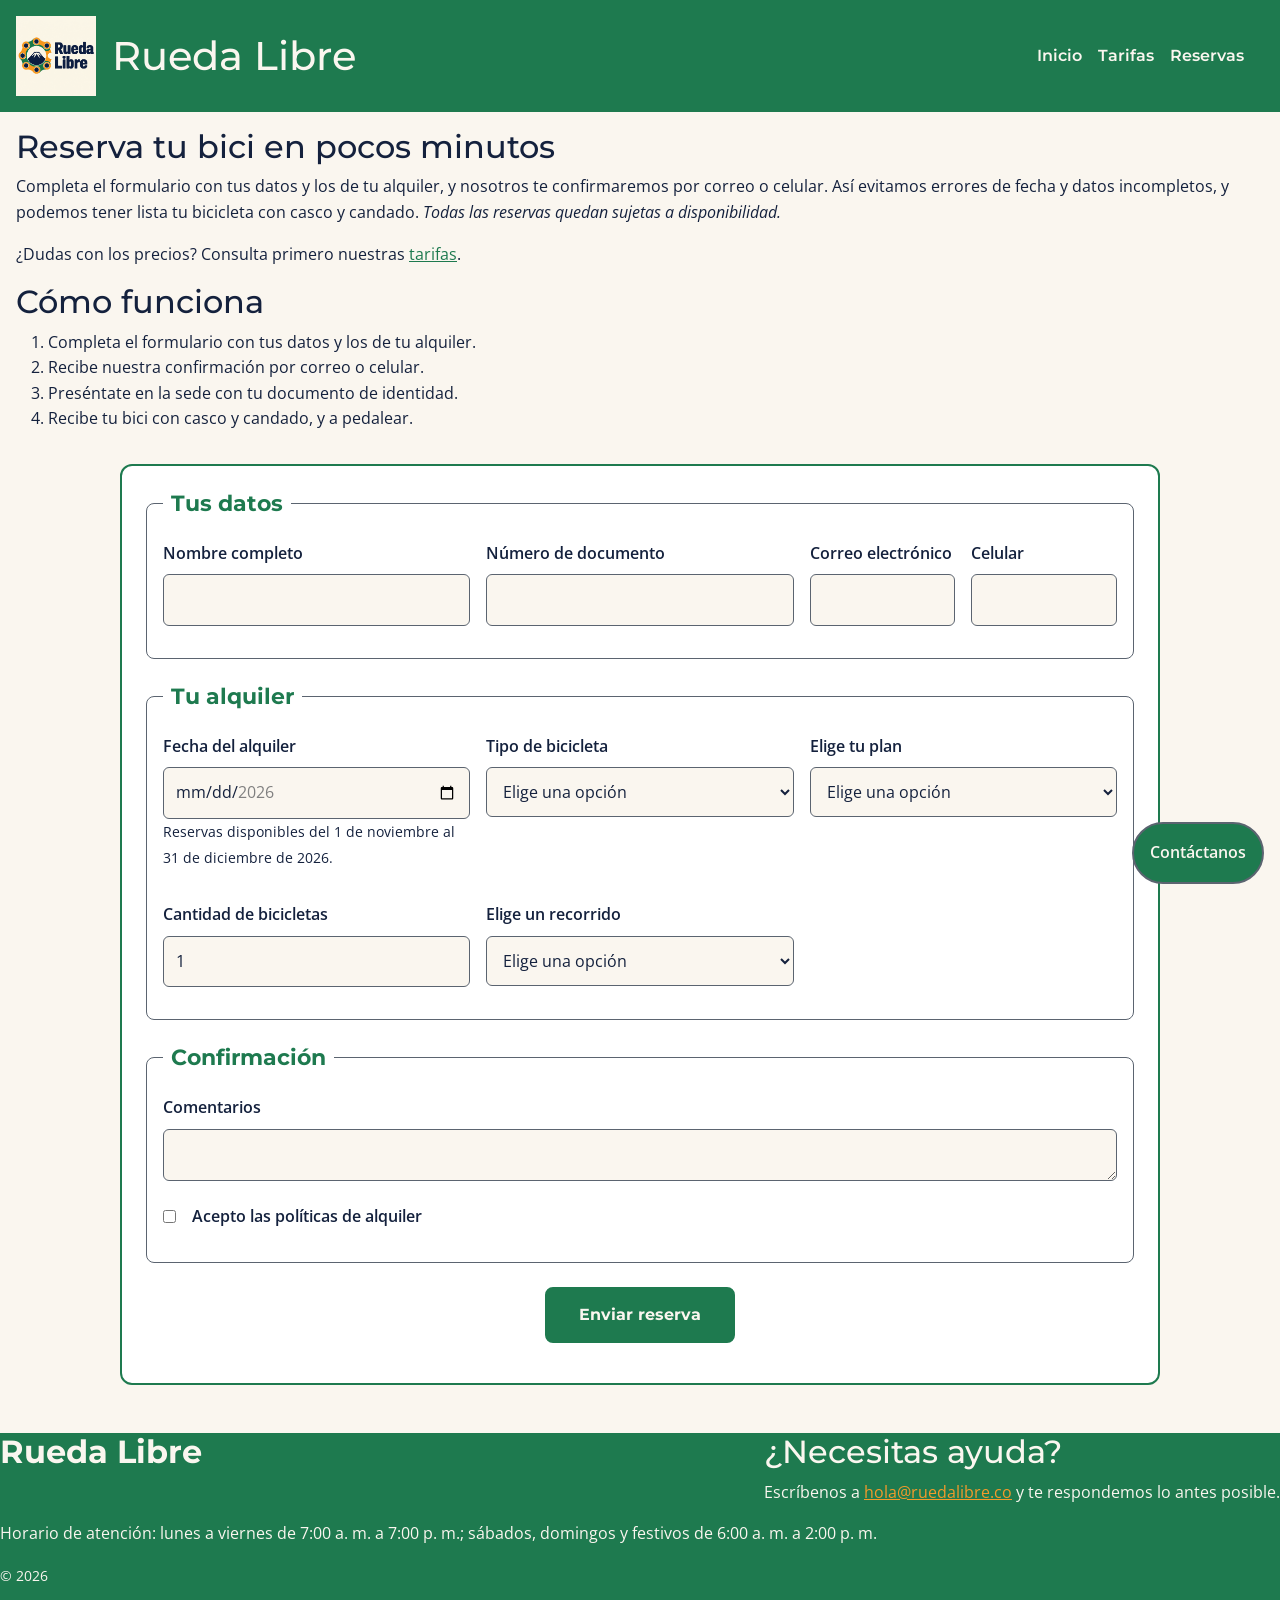
==== commit 5380236a: "Estilización del formulario" ====
--- a/paginas/reservas.html
+++ b/paginas/reservas.html
@@ -63,9 +63,9 @@
             </ol>
     </article>
     <form id="formulario" action="#" method="post">
-    <fieldset>
+    <fieldset id="Tu reserva">
         <legend><h2>Tus datos</h2></legend>
-
+        <div class="campos-reserva">
             <p>
                 <label for="nombre">Nombre completo</label>
                 <input type="text" id="nombre" name="nombre" minlength="3" required>
@@ -125,6 +125,7 @@
                     <option value="reto-las-palmas">Reto Las Palmas</option>
                 </select>
             </p>
+        
     </fieldset>
     <fieldset>
         <legend><h2>Confirmación</h2></legend>
@@ -137,7 +138,8 @@
                   <input type="checkbox" name="terminos" required>
                   Acepto las políticas de alquiler
                 </label>
-            </p>        
+            </p>   
+    </div>
     </fieldset>
     <button class="boton-formulario" type="submit">Enviar reserva</button>
     </form>
--- a/css/styles.css
+++ b/css/styles.css
@@ -97,10 +97,7 @@
 #menu .navbar-toggler:focus {
     box-shadow: 0 0 0 0.15rem var(--color-naranja-pedal);
 }
-#menu .nav-link.active {
-    color: var(--color-naranja-pedal);
-    font-weight: 700;
-}
+
 /*Final del header*/
 /*main*/
 main {
@@ -145,23 +142,163 @@
     object-fit: contain;
 }
 
-/*boton de envío del formulario*/
-button.boton-formulario{
+/*formulario*/
+#formulario {
+    width: 100%;
+    max-width: 65rem;
+    margin: var(--espaciado-xl) auto;
+    padding: var(--espaciado-l);
+    background-color: white;
+    border: 2px solid var(--color-verde-ruta);
+    border-radius: 12px;
+}
+#formulario fieldset {
+    min-width: 0;
+    margin-bottom: var(--espaciado-l);
+    padding: var(--espaciado-m);
+    border: 1px solid var(--color-gris-asfalto);
+    border-radius: 8px;
+}
+#formulario legend {
+    float: none;
+    width: auto;
+    padding: 0 var(--espaciado-s);
     color: var(--color-verde-ruta);
+}
+
+#formulario legend h2 {
+    font-size: 1.4rem;
+    font-weight: 700;
+    margin: 0;
+}
+input, select, textarea {
+    width: 100%;
+    padding: var(--espaciado-s);
+}
+#formulario input:not([type="checkbox"]),
+#formulario select,
+#formulario textarea {
+    width: 100%;
+    min-width: 0;
+    padding: 0.75rem;
+    border: 1px solid var(--color-gris-asfalto);
+    border-radius: 6px;
     background-color: var(--color-crema);
-    border-bottom: 3px solid var(--color-verde-ruta);
-    border-radius: 6px;
-    padding: var(--espaciado-m) var(--espaciado-l);
-    font-size: 16px;
-}
-
-button.boton-formulario:hover{
-    background-color: var(--color-verde-ruta);
-    color: var(--color-crema);
-}
+    color: var(--color-azul-noche);
+    font-family: var(--fuente-texto);
+    font-size: 1rem;
+}
+#formulario input:focus,
+#formulario select:focus,
+#formulario textarea:focus {
+    outline: 2px solid var(--color-verde-ruta);
+    outline-offset: 2px;
+    border-color: var(--color-verde-ruta);
+}
+#formulario label {
+    display: block;
+    margin-bottom: var(--espaciado-s);
+    font-weight: 600;
+    color: var(--color-azul-noche);
+}
+#contacto {
+    display: grid;
+    grid-template-columns: 1fr;
+    gap: var(--espaciado-m);
+}
+
+@media (min-width: 768px) {
+    #contacto {
+        grid-template-columns: repeat(2, minmax(0, 1fr));
+    }
+}
+#tu-reserva {
+    display: grid;
+    grid-template-columns: minmax(0, 1fr);
+    gap: var(--espaciado-m);
+}
+@media (min-width: 768px) {
+    #tu-reserva {
+        grid-template-columns: repeat(2, minmax(0, 1fr));
+    }
+}
+
+@media (min-width: 1200px) {
+    #tu-reserva {
+        grid-template-columns: repeat(3, minmax(0, 1fr));
+    }
+}
+
+.campos-reserva {
+    display: grid;
+    grid-template-columns: minmax(0, 1fr);
+    gap: var(--espaciado-m);
+}
+
+@media (min-width: 768px) {
+    .campos-reserva {
+        grid-template-columns: repeat(2, minmax(0, 1fr));
+    }
+}
+
+@media (min-width: 1200px) {
+    .campos-reserva {
+        grid-template-columns: repeat(3, minmax(0, 1fr));
+    }
+}
+button.boton-formulario {
+    display: block;
+    width: fit-content;
+    margin: var(--espaciado-m) auto;
+    padding: 0.85rem 2rem;
+
+    background-color: var(--color-verde-ruta);
+    color: var(--color-crema);
+
+    border: 2px solid var(--color-verde-ruta);
+    border-radius: 8px;
+
+    font-family: var(--fuente-titulo);
+    font-size: 1rem;
+    font-weight: 700;
+
+    cursor: pointer;
+    transition: background-color 0.3s ease;
+}
+
+button.boton-formulario:hover {
+    background-color: var(--color-naranja-pedal);
+    color: var(--color-azul-noche);
+}
+
 button.boton-formulario:focus{
     outline: 3px solid var(--color-azul-noche);
     outline-offset: 2px;
+}
+@media (max-width: 575.98px) {
+    #formulario {
+        padding: var(--espaciado-s);
+    }
+
+    #formulario fieldset {
+        padding: var(--espaciado-s);
+    }
+
+    button.boton-formulario {
+        width: 100%;
+    }
+}
+#formulario input[type="checkbox"] {
+    width: auto;
+    margin-right: var(--espaciado-s);
+    accent-color: var(--color-verde-ruta);
+}
+
+#formulario label:has(input[type="checkbox"]) {
+    display: flex;
+    align-items: center;
+    gap: var(--espaciado-s);
+    cursor: pointer;
 }
 /*pie de página*/
 footer {
@@ -261,17 +398,9 @@
 fieldset {
     margin-bottom: var(--espaciado-l);
 }
-#contacto{
-    display: grid;
-    grid-template-columns: 2fr 1fr ;
-    gap:var(--espaciado-m);
-}
-#tu-reserva{
-    display:grid;
-    grid-template-columns: repeat(5, 1fr);
-    grid-template-rows: repeat(autofit, 1fr);
-    gap: var(--espaciado-m)
-}
+
+
+
 h1,h2,h3{
     font-family: var(--fuente-titulo);
 }
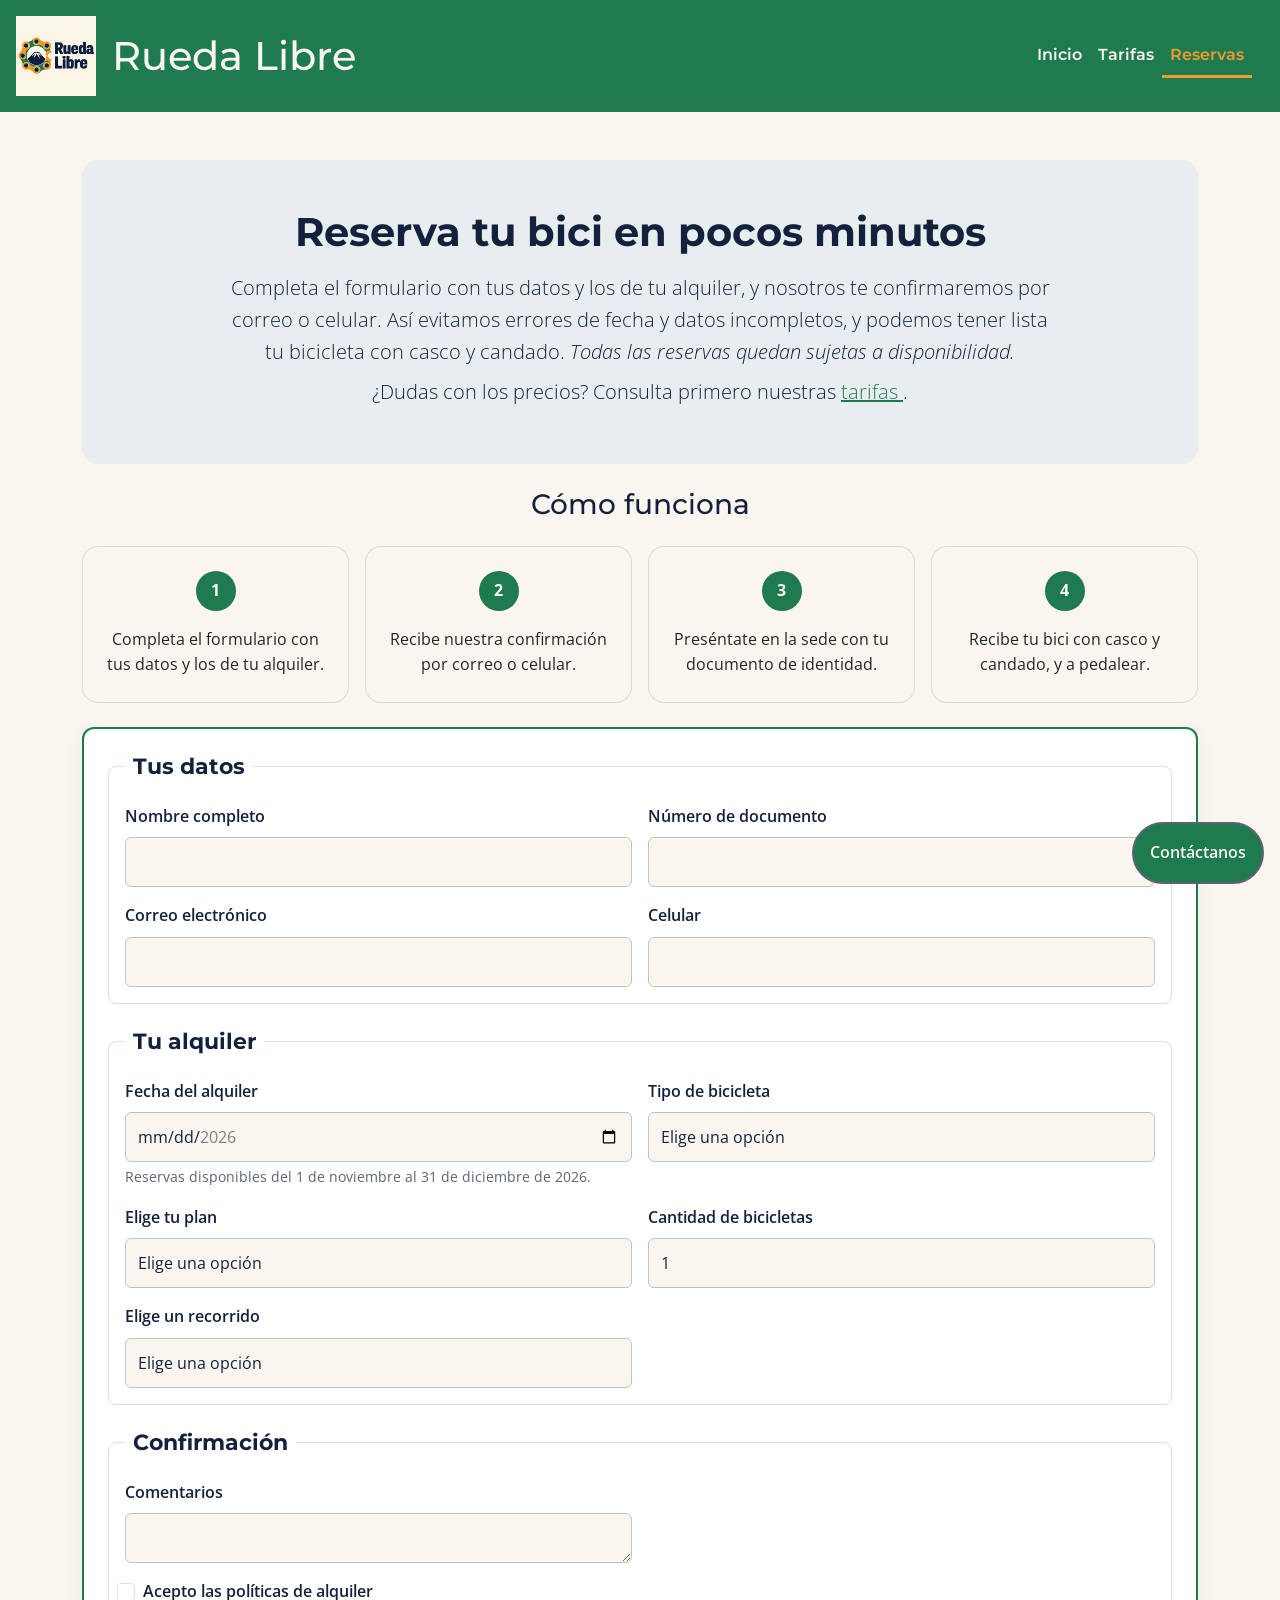
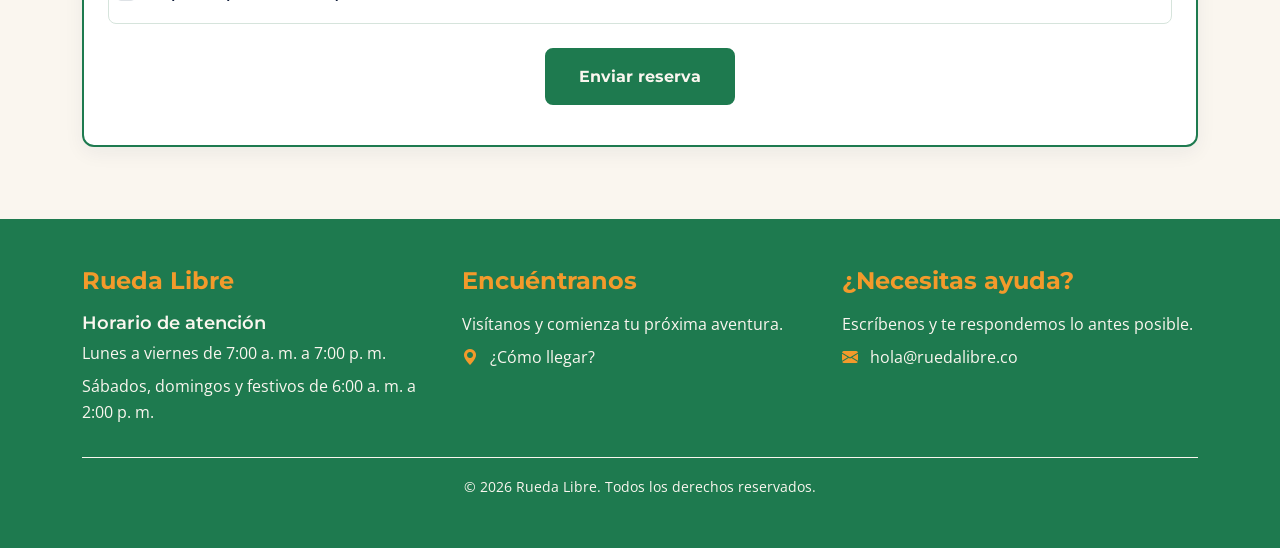
==== commit 92d58432: "Mejoras de estilos con Bootstrap en Rueda Libre" ====
--- a/paginas/reservas.html
+++ b/paginas/reservas.html
@@ -1,160 +1,341 @@
 <!DOCTYPE html>
 <html lang="es">
-<head>
-    <meta charset="UTF-8">
-    <meta name="viewport" content="width=device-width, initial-scale=1.0">
-    <title>Rueda libre | reservas</title>
-    <link href="https://cdn.jsdelivr.net/npm/bootstrap@5.3.3/dist/css/bootstrap.min.css" rel="stylesheet">
-    <link href="https://fonts.googleapis.com/css2?family=Montserrat:ital,wght@0,100..900;1,100..900&family=Open+Sans:ital,wght@0,300..800;1,300..800&display=swap" rel="stylesheet">
-    <link rel="stylesheet" href="../css/styles.css"> 
-</head>
-<body>
-    <header>
-        <div id="marca">
-            <img id="logo" src="../img/logo.jpeg" alt="Logo de Rueda Libre">
-            <h1>Rueda Libre</h1>
-        </div>
-
-        <nav class="navbar navbar-expand-lg" data-bs-theme="dark">
-            <div class="container-fluid" id="menu">
-                <!-- Hamburger button -->
-                <button
-                    class="navbar-toggler"
-                    type="button"
-                    data-bs-toggle="collapse"
-                    data-bs-target="#navbarMenu"
-                    aria-controls="navbarMenu"
-                    aria-expanded="false"
-                    aria-label="Toggle navigation"
-                >
-                    <span class="navbar-toggler-icon"></span>
-                </button>
-
-                <!-- Navigation links -->
-                <div class="collapse navbar-collapse" id="navbarMenu">
-                    <ul class="navbar-nav ms-auto">
-                        <li class="nav-item">
-                            <a class="nav-link" href="../index.html">Inicio</a>
-                        </li>
-                        <li class="nav-item">
-                            <a class="nav-link" href="tarifas.html">Tarifas</a>
-                        </li>
-                        <li class="nav-item">
-                            <a class="nav-link active" aria-current="page" href="reservas.html">Reservas</a>
-                        </li>
-                    </ul>
-                </div>
+    <head>
+        <link href="https://cdn.jsdelivr.net/npm/bootstrap-icons@1.13.1/font/bootstrap-icons.min.css" rel="stylesheet"/>
+        <meta charset="utf-8"/>
+        <meta content="width=device-width, initial-scale=1.0" name="viewport"/>
+        <title>
+            Rueda libre | reservas
+        </title>
+        <link href="https://cdn.jsdelivr.net/npm/bootstrap@5.3.3/dist/css/bootstrap.min.css" rel="stylesheet"/>
+        <link href="https://fonts.googleapis.com/css2?family=Montserrat:ital,wght@0,100..900;1,100..900&family=Open+Sans:ital,wght@0,300..800;1,300..800&display=swap" rel="stylesheet"/>
+        <link href="../css/styles.css" rel="stylesheet"/>
+    </head>
+    <body>
+        <header>
+            <div id="marca">
+                <img alt="Logo de Rueda Libre" id="logo" src="../img/logo.jpeg"/>
+                <h1>
+                    Rueda Libre
+                </h1>
             </div>
-        </nav>
-    </header>
-<main>
-    <article>
-        <h2>Reserva tu bici en pocos minutos</h2>
-            <p>Completa el formulario con tus datos y los de tu alquiler, y nosotros te confirmaremos por correo o celular. Así evitamos errores de fecha y datos incompletos, y podemos tener lista tu bicicleta con casco y candado. <em>Todas las reservas quedan sujetas a disponibilidad.</em></p>
-            <p>¿Dudas con los precios? Consulta primero nuestras <a href="tarifas.html">tarifas</a>.</p>
-    </article>
-    <article>
-        <h2>Cómo funciona</h2>
-            <ol>
-                <li>Completa el formulario con tus datos y los de tu alquiler.</li>
-                <li>Recibe nuestra confirmación por correo o celular.</li>
-                <li>Preséntate en la sede con tu documento de identidad.</li>
-                <li>Recibe tu bici con casco y candado, y a pedalear.</li>
-            </ol>
-    </article>
-    <form id="formulario" action="#" method="post">
-    <fieldset id="Tu reserva">
-        <legend><h2>Tus datos</h2></legend>
-        <div class="campos-reserva">
-            <p>
-                <label for="nombre">Nombre completo</label>
-                <input type="text" id="nombre" name="nombre" minlength="3" required>
-            </p> 
-            <p>
-                <label for="documento">Número de documento</label>
-                <input type="text" id="documento" name="documento" inputmode="numeric" pattern="[0-9]{6,10}" maxlength="10" title="Solo números, entre 6 y 10 dígitos" required>
-            </p>
-        <section id="contacto">
-            <p>
-                <label for="correo">Correo electrónico</label>
-                <input type="email" id="correo" name="correo" required>
-            </p>
-            <p>
-                <label for="celular">Celular</label>
-                <input type="tel" id="celular" name="celular" inputmode="numeric" pattern="3[0-9]{9}" maxlength="10" title="Celular de 10 dígitos que empieza por 3" required>
-            </p>
-        </section>
-    </fieldset>
-    <fieldset id="tu-reserva">
-        <legend><h2>Tu alquiler</h2></legend>
-        
-            <p>
-                <label for="fecha">Fecha del alquiler</label>
-                <input type="date" id="fecha" name="fecha" inputmode="numeric" min="2026-11-01" max="2026-12-31" required>
-                <small>Reservas disponibles del 1 de noviembre al 31 de diciembre de 2026.</small>
-            </p>
-            <p>
-                <label for="tipo-de-bicicleta">Tipo de bicicleta</label>
-                <select id="tipo-de-bicicleta" name="tipo-de-bicicleta" required>
-                  <option value="" disabled selected>Elige una opción</option>
-                  <option value="urbana">Urbana</option>
-                  <option value="montana">Montaña</option>
-                  <option value="electrica">Eléctrica</option>
-                </select>
-            </p>
-            <p>
-                <label for="plan">Elige tu plan</label>
-                <select id="plan" name="plan" required>
-                    <option value="" disabled selected>Elige una opción</option>
-                    <option value="hora">Una hora </option>
-                    <option value="medio-dia">Medio día </option>
-                    <option value="dia-completo">Día completo</option>
-                </select>
-            </p>
-            <p>
-                <label for="bicicletas">Cantidad de bicicletas</label>
-                <input type="number" id="bicicletas" name="bicicletas" min="1" max="6" value="1" required>
-            </p>
-            <p>
-                <label for="recorrido">Elige un recorrido</label>
-                <select id="recorrido" name="recorrido" required>
-                    <option value="" disabled selected>Elige una opción</option>
-                    <option value="ninguno">Ninguno</option>
-                    <option value="rio-y-parques">Río y Parques </option>
-                    <option value="sabores-de-barrio">Sabores de Barrio</option>
-                    <option value="reto-las-palmas">Reto Las Palmas</option>
-                </select>
-            </p>
-        
-    </fieldset>
-    <fieldset>
-        <legend><h2>Confirmación</h2></legend>
-            <p>
-                <label for="comentarios">Comentarios</label>
-                <textarea id="comentarios" name="comentarios" maxlength="300" rows="1"></textarea>
-            </p>
-            <p>
-                <label>
-                  <input type="checkbox" name="terminos" required>
-                  Acepto las políticas de alquiler
-                </label>
-            </p>   
-    </div>
-    </fieldset>
-    <button class="boton-formulario" type="submit">Enviar reserva</button>
-    </form>
-</main>
-    <footer>
-        <article class="marca"><strong><h2>Rueda Libre</strong></h2></article>
-        <article class="contacto">
-            <h2>¿Necesitas ayuda?</h2>
-            <p>Escríbenos a <a href="mailto:hola@ruedalibre.co">hola@ruedalibre.co</a> y te respondemos lo antes posible.</p>
-        </article>
-        <article class="horario">
-            <p>Horario de atención: lunes a viernes de 7:00 a. m. a 7:00 p. m.; sábados, domingos y festivos de 6:00 a. m. a 2:00 p. m.</p>
-            <p><small>&copy; 2026</small></p>
-        </article> 
-    </footer>
-    <a class="boton-flotante" href="https://wa.me/573000000000" target="_blank" rel="noopener noreferrer">Contáctanos</a>
-</body>
-</html>+            <nav class="navbar navbar-expand-lg" data-bs-theme="dark">
+                <div class="container-fluid" id="menu">
+                    <!-- Hamburger button -->
+                    <button aria-controls="navbarMenu" aria-expanded="false" aria-label="Toggle navigation" class="navbar-toggler" data-bs-target="#navbarMenu" data-bs-toggle="collapse" type="button">
+                        <span class="navbar-toggler-icon">
+                        </span>
+                    </button>
+                    <!-- Navigation links -->
+                    <div class="collapse navbar-collapse" id="navbarMenu">
+                        <ul class="navbar-nav ms-auto">
+                            <li class="nav-item">
+                                <a class="nav-link" href="../index.html">
+                                    Inicio
+                                </a>
+                            </li>
+                            <li class="nav-item">
+                                <a class="nav-link" href="tarifas.html">
+                                    Tarifas
+                                </a>
+                            </li>
+                            <li class="nav-item">
+                                <a aria-current="page" class="nav-link active" href="reservas.html">
+                                    Reservas
+                                </a>
+                            </li>
+                        </ul>
+                    </div>
+                </div>
+            </nav>
+        </header>
+        <main class="pagina-interior container py-5">
+            <article class="encabezado-interior text-center px-4 py-5 mb-4">
+                <h2 class="display-6 fw-bold mb-3">
+                    Reserva tu bici en pocos minutos
+                </h2>
+                <p class="lead mx-auto mb-2" style="max-width: 52rem;">
+                    Completa el formulario con tus datos y los de tu alquiler, y nosotros te confirmaremos por correo o celular. Así evitamos errores de fecha y datos incompletos, y podemos tener lista tu bicicleta con casco y candado.
+                    <em>
+                        Todas las reservas quedan sujetas a disponibilidad.
+                    </em>
+                </p>
+                <p class="lead mx-auto mb-2" style="max-width: 52rem;">
+                    ¿Dudas con los precios? Consulta primero nuestras
+                    <a href="tarifas.html">
+                        tarifas
+                    </a>
+                    .
+                </p>
+            </article>
+            <article class="mb-4">
+                <h2 class="h3 text-center mb-4">
+                    Cómo funciona
+                </h2>
+                <div class="row g-3">
+                    <div class="col-12 col-sm-6 col-lg-3 paso-reserva">
+                        <div class="card h-100 text-center">
+                            <div class="card-body p-3 p-lg-4">
+                                <span class="numero-paso mb-3">
+                                    1
+                                </span>
+                                <p class="card-text mb-0">
+                                    Completa el formulario con tus datos y los de tu alquiler.
+                                </p>
+                            </div>
+                        </div>
+                    </div>
+                    <div class="col-12 col-sm-6 col-lg-3 paso-reserva">
+                        <div class="card h-100 text-center">
+                            <div class="card-body p-3 p-lg-4">
+                                <span class="numero-paso mb-3">
+                                    2
+                                </span>
+                                <p class="card-text mb-0">
+                                    Recibe nuestra confirmación por correo o celular.
+                                </p>
+                            </div>
+                        </div>
+                    </div>
+                    <div class="col-12 col-sm-6 col-lg-3 paso-reserva">
+                        <div class="card h-100 text-center">
+                            <div class="card-body p-3 p-lg-4">
+                                <span class="numero-paso mb-3">
+                                    3
+                                </span>
+                                <p class="card-text mb-0">
+                                    Preséntate en la sede con tu documento de identidad.
+                                </p>
+                            </div>
+                        </div>
+                    </div>
+                    <div class="col-12 col-sm-6 col-lg-3 paso-reserva">
+                        <div class="card h-100 text-center">
+                            <div class="card-body p-3 p-lg-4">
+                                <span class="numero-paso mb-3">
+                                    4
+                                </span>
+                                <p class="card-text mb-0">
+                                    Recibe tu bici con casco y candado, y a pedalear.
+                                </p>
+                            </div>
+                        </div>
+                    </div>
+                </div>
+            </article>
+            <form action="#" class="formulario-bootstrap bloque-interior p-3 p-md-4 mb-4" id="formulario" method="post">
+                <fieldset id="tus-datos">
+                    <legend>
+                        <h2>
+                            Tus datos
+                        </h2>
+                    </legend>
+                    <div class="row g-3">
+                        <p class="col-12 col-md-6 mb-0">
+                            <label class="form-label" for="nombre">
+                                Nombre completo
+                            </label>
+                            <input class="form-control" id="nombre" minlength="3" name="nombre" required="" type="text"/>
+                        </p>
+                        <p class="col-12 col-md-6 mb-0">
+                            <label class="form-label" for="documento">
+                                Número de documento
+                            </label>
+                            <input class="form-control" id="documento" inputmode="numeric" maxlength="10" name="documento" pattern="[0-9]{6,10}" required="" title="Solo números, entre 6 y 10 dígitos" type="text"/>
+                        </p>
+                        <p class="col-12 col-md-6 mb-0">
+                            <label class="form-label" for="correo">
+                                Correo electrónico
+                            </label>
+                            <input class="form-control" id="correo" name="correo" required="" type="email"/>
+                        </p>
+                        <p class="col-12 col-md-6 mb-0">
+                            <label class="form-label" for="celular">
+                                Celular
+                            </label>
+                            <input class="form-control" id="celular" inputmode="numeric" maxlength="10" name="celular" pattern="3[0-9]{9}" required="" title="Celular de 10 dígitos que empieza por 3" type="tel"/>
+                        </p>
+                    </div>
+                </fieldset>
+                <fieldset id="tu-reserva">
+                    <legend>
+                        <h2>
+                            Tu alquiler
+                        </h2>
+                    </legend>
+                    <div class="row g-3">
+                        <p class="col-12 col-md-6 mb-0">
+                            <label class="form-label" for="fecha">
+                                Fecha del alquiler
+                            </label>
+                            <input class="form-control" id="fecha" inputmode="numeric" max="2026-12-31" min="2026-11-01" name="fecha" required="" type="date"/>
+                            <small class="form-text d-block mt-1">
+                                Reservas disponibles del 1 de noviembre al 31 de diciembre de 2026.
+                            </small>
+                        </p>
+                        <p class="col-12 col-md-6 mb-0">
+                            <label class="form-label" for="tipo-de-bicicleta">
+                                Tipo de bicicleta
+                            </label>
+                            <select class="form-select" id="tipo-de-bicicleta" name="tipo-de-bicicleta" required="">
+                                <option disabled="" selected="" value="">
+                                    Elige una opción
+                                </option>
+                                <option value="urbana">
+                                    Urbana
+                                </option>
+                                <option value="montana">
+                                    Montaña
+                                </option>
+                                <option value="electrica">
+                                    Eléctrica
+                                </option>
+                            </select>
+                        </p>
+                        <p class="col-12 col-md-6 mb-0">
+                            <label class="form-label" for="plan">
+                                Elige tu plan
+                            </label>
+                            <select class="form-select" id="plan" name="plan" required="">
+                                <option disabled="" selected="" value="">
+                                    Elige una opción
+                                </option>
+                                <option value="hora">
+                                    Una hora
+                                </option>
+                                <option value="medio-dia">
+                                    Medio día
+                                </option>
+                                <option value="dia-completo">
+                                    Día completo
+                                </option>
+                            </select>
+                        </p>
+                        <p class="col-12 col-md-6 mb-0">
+                            <label class="form-label" for="bicicletas">
+                                Cantidad de bicicletas
+                            </label>
+                            <input class="form-control" id="bicicletas" max="6" min="1" name="bicicletas" required="" type="number" value="1"/>
+                        </p>
+                        <p class="col-12 col-md-6 mb-0">
+                            <label class="form-label" for="recorrido">
+                                Elige un recorrido
+                            </label>
+                            <select class="form-select" id="recorrido" name="recorrido" required="">
+                                <option disabled="" selected="" value="">
+                                    Elige una opción
+                                </option>
+                                <option value="ninguno">
+                                    Ninguno
+                                </option>
+                                <option value="rio-y-parques">
+                                    Río y Parques
+                                </option>
+                                <option value="sabores-de-barrio">
+                                    Sabores de Barrio
+                                </option>
+                                <option value="reto-las-palmas">
+                                    Reto Las Palmas
+                                </option>
+                            </select>
+                        </p>
+                    </div>
+                </fieldset>
+                <fieldset>
+                    <legend>
+                        <h2>
+                            Confirmación
+                        </h2>
+                    </legend>
+                    <div class="row g-3">
+                        <p class="col-12 col-md-6 mb-0">
+                            <label class="form-label" for="comentarios">
+                                Comentarios
+                            </label>
+                            <textarea class="form-control" id="comentarios" maxlength="300" name="comentarios" rows="1"></textarea>
+                        </p>
+                        <p class="col-12 form-check mt-3">
+                            <label class="form-check-label" for="terminos">
+                                <input class="form-check-input" id="terminos" name="terminos" required="" type="checkbox"/>
+                                Acepto las políticas de alquiler
+                            </label>
+                        </p>
+                    </div>
+                </fieldset>
+                <div class="text-center mt-4">
+                    <button class="boton-formulario" type="submit">
+                        Enviar reserva
+                    </button>
+                </div>
+            </form>
+        </main>
+        <footer class="py-5">
+            <div class="container">
+                <div class="row g-4">
+                    <!-- Primera columna: marca y horario -->
+                    <article class="col-12 col-md-4">
+                        <h2>
+                            Rueda Libre
+                        </h2>
+                        <div class="horario mt-3">
+                            <h3>
+                                Horario de atención
+                            </h3>
+                            <p>
+                                Lunes a viernes de 7:00 a. m. a 7:00 p. m.
+                            </p>
+                            <p>
+                                Sábados, domingos y festivos de 6:00 a. m. a 2:00 p. m.
+                            </p>
+                        </div>
+                    </article>
+                    <!-- Segunda columna: ubicación -->
+                    <article class="encuentranos col-12 col-md-4">
+                        <h2>
+                            Encuéntranos
+                        </h2>
+                        <p>
+                            Visítanos y comienza tu próxima aventura.
+                        </p>
+                        <p>
+                            <a href="https://maps.app.goo.gl/yYUBQcJ55E64RCni9" rel="noopener noreferrer" target="_blank">
+                                <i aria-hidden="true" class="bi bi-geo-alt-fill">
+                                </i>
+                                ¿Cómo llegar?
+                            </a>
+                        </p>
+                    </article>
+                    <!-- Tercera columna: contacto -->
+                    <article class="contacto col-12 col-md-4">
+                        <h2>
+                            ¿Necesitas ayuda?
+                        </h2>
+                        <p>
+                            Escríbenos y te respondemos lo antes posible.
+                        </p>
+                        <p>
+                            <a href="mailto:hola@ruedalibre.co">
+                                <i aria-hidden="true" class="bi bi-envelope-fill">
+                                </i>
+                                hola@ruedalibre.co
+                            </a>
+                        </p>
+                    </article>
+                </div>
+                <!-- Derechos de autor -->
+                <div class="text-center mt-4 pt-3 border-top">
+                    <p class="mb-0">
+                        <small>
+                            © 2026 Rueda Libre. Todos los derechos reservados.
+                        </small>
+                    </p>
+                </div>
+            </div>
+        </footer>
+        <a class="boton-flotante" href="https://wa.me/573000000000" rel="noopener noreferrer" target="_blank">
+            Contáctanos
+        </a>
+        <script src="https://cdn.jsdelivr.net/npm/bootstrap@5.3.3/dist/js/bootstrap.bundle.min.js">
+        </script>
+    </body>
+</html>
--- a/css/styles.css
+++ b/css/styles.css
@@ -105,23 +105,147 @@
 }
 /*sección exclusiva de index.html 
 parte1, portada*/
-#introduccion{
-    display: grid;
-    grid-template-columns: 2fr 1fr;
-    background-color: var(--color-verde-ruta);
-    color: var(--color-crema);
-    gap: var(--espaciado-s);
-}
-#introduccion p:first-child{
-    text-align:center;
+/* Carrusel de introducción */
+#introduccion {
+    width: 100%;
+    overflow: hidden;
+    border-radius: 12px;
+    background-color: var(--color-verde-ruta);
+}
+
+/* Imágenes del carrusel */
+#carrusel-inicio .carousel-item img {
+    width: 100%;
+    height: 30rem;
+    object-fit: cover;
+}
+
+/* Oscurecimiento de las imágenes */
+#carrusel-inicio .carousel-item {
+    position: relative;
+}
+
+#carrusel-inicio .carousel-item::after {
+    content: "";
+    position: absolute;
+    inset: 0;
+    background: linear-gradient(
+        to top,
+        rgba(20, 33, 61, 0.9),
+        rgba(20, 33, 61, 0.1)
+    );
+    pointer-events: none;
+}
+
+/* Texto del carrusel */
+#carrusel-inicio .carousel-caption {
+    z-index: 2;
+    color: var(--color-crema);
+    padding: var(--espaciado-l);
+}
+
+#carrusel-inicio .carousel-caption h2 {
+    color: var(--color-naranja-pedal);
+    font-family: var(--fuente-titulo);
+    font-weight: 700;
+    font-size: 2rem;
+}
+
+#carrusel-inicio .carousel-caption p {
+    font-family: var(--fuente-texto);
+    font-size: 1.1rem;
+    line-height: 1.6;
+}
+
+/* Indicadores */
+#carrusel-inicio .carousel-indicators button {
+    background-color: var(--color-naranja-pedal);
+}
+
+/* Controles */
+#carrusel-inicio .carousel-control-prev,
+#carrusel-inicio .carousel-control-next {
+    z-index: 3;
+}
+/*Página actual en el menú*/
+#menu .nav-link.active,
+#menu .nav-link[aria-current="page"] {
+    color: var(--color-naranja-pedal);
+    border-bottom: 3px solid var(--color-naranja-pedal);
+}
+
+/*Secciones informativas de inicio*/
+.quienes-somos,
+.como-alquilar-nuestros-beneficios {
+    background-color: #e8edf0;
+    margin-block: var(--espaciado-xl);
+    border-radius: 12px;
+}
+
+.seccion-etiqueta {
+    font-family: var(--fuente-titulo);
+    color: var(--color-verde-ruta);
+    font-size: 0.85rem;
+    font-weight: 700;
+    letter-spacing: 0.15em;
+    text-transform: uppercase;
+}
+
+.seccion-subtitulo {
+    color: var(--color-gris-asfalto);
+    max-width: 42rem;
+    font-size: 1.1rem;
+}
+
+.tarjeta-informativa {
+    background-color: var(--color-crema);
+    border: 1px solid rgba(30, 122, 79, 0.15);
+    border-radius: 16px;
+    color: var(--color-azul-noche);
+    box-shadow: 0 6px 18px rgba(20, 33, 61, 0.06);
+    transition: transform 0.2s ease, box-shadow 0.2s ease;
+}
+
+.tarjeta-informativa:hover {
+    transform: translateY(-4px);
+    box-shadow: 0 10px 24px rgba(20, 33, 61, 0.12);
+}
+
+.tarjeta-informativa .card-title {
+    color: var(--color-azul-noche);
+    font-weight: 700;
+}
+
+.tarjeta-informativa .card-text {
+    color: var(--color-gris-asfalto);
+}
+
+.icono-tarjeta {
     display: flex;
     align-items: center;
-    padding: var(--espaciado-s);
-}
+    justify-content: center;
+    width: 4.5rem;
+    height: 4.5rem;
+    border-radius: 1rem;
+    background-color: #ffffff;
+    color: var(--color-verde-ruta);
+    font-size: 2rem;
+}
+
+footer .encuentranos {
+    min-width: 12rem;
+}
+
+footer .encuentranos a:hover {
+    color: var(--color-crema);
+}
+
+/*quienes somos */
+
 /*tarjetas de servicios*/
 #nuestros-servicios {
     display: grid;
-    grid-template-columns: repeat(auto-fit, minmax(150px, 1fr));
+    grid-template-columns: repeat(auto-fit, minmax(15rem, 1fr));
     gap: var(--espaciado-l);
 }
 .tarjeta {
@@ -301,16 +425,55 @@
     cursor: pointer;
 }
 /*pie de página*/
+
+/* Pie de página */
 footer {
-    color: var(--color-crema);
-    background-color: var(--color-verde-ruta);
-    display: flex;
-    justify-content: space-between;
-    flex-wrap: wrap;
-}
-footer a{
-    color:var(--color-naranja-pedal);
-}
+    width: 100%;
+    background-color: var(--color-verde-ruta);
+    color: var(--color-crema);
+}
+
+/* Títulos del footer */
+footer h2 {
+    color: var(--color-naranja-pedal);
+    font-size: 1.5rem;
+    font-weight: 700;
+    margin-bottom: var(--espaciado-m);
+}
+
+footer h3 {
+    color: var(--color-crema);
+    font-size: 1.1rem;
+    font-weight: 600;
+}
+
+/* Textos */
+footer p {
+    margin-bottom: var(--espaciado-s);
+}
+
+/* Enlaces */
+footer a {
+    color: var(--color-crema);
+    text-decoration: none;
+}
+
+footer a:hover {
+    color: var(--color-naranja-pedal);
+    text-decoration: underline;
+}
+
+/* Iconos */
+footer .bi {
+    margin-right: var(--espaciado-s);
+    color: var(--color-naranja-pedal);
+}
+
+/* Separador inferior */
+footer .border-top {
+    border-color: var(--color-crema) !important;
+}
+
 /*botón flotante en las páginas*/
 .boton-flotante{
     position: fixed;
@@ -371,7 +534,7 @@
     border: 1px solid var(--color-verde-ruta);
     border-bottom: 3px solid var(--color-verde-ruta);
     border-radius: 16px;
-    padding: 15px 30px;
+    padding: 1rem 2rem;
     font-size: 16px;
     text-decoration: none;
 }
@@ -423,3 +586,53 @@
     }
 
 }
+
+
+/* Mejoras de Tarifas y Reservas: identidad Rueda Libre */
+.pagina-interior { width: 100%; }
+.encabezado-interior { background: #e8edf0; border-radius: 1rem; }
+.encabezado-interior h2 { color: var(--color-azul-noche); font-weight: 700; }
+.bloque-interior { background: #fff; border: 1px solid rgba(30,122,79,.16); border-radius: 1rem; box-shadow: 0 6px 20px rgba(20,33,61,.06); }
+.bloque-interior h3, .bloque-interior h2 { color: var(--color-azul-noche); }
+.pagina-interior .table { --bs-table-bg: transparent; --bs-table-striped-bg: #f3f7f4; --bs-table-hover-bg: #e7f2eb; --bs-table-color: var(--color-azul-noche); margin-bottom: 0; }
+.pagina-interior .table thead th { background: var(--color-azul-noche); color: var(--color-crema); white-space: nowrap; }
+.pagina-interior .table th, .pagina-interior .table td { padding: .9rem 1rem; }
+.pagina-interior .table-responsive { border-radius: .75rem; }
+.pagina-interior .aviso-tarifas { background: #e8edf0; border-left: 4px solid var(--color-verde-ruta); }
+.paso-reserva .card { background: var(--color-crema); border: 1px solid rgba(30,122,79,.18); border-radius: 1rem; }
+.paso-reserva .numero-paso { display: inline-flex; justify-content: center; align-items: center; width: 2.5rem; height: 2.5rem; border-radius: 50%; background: var(--color-verde-ruta); color: white; font-weight: 700; }
+#formulario.formulario-bootstrap { max-width: none; margin: 0; background: #fff; }
+#formulario.formulario-bootstrap fieldset { display: block; border-color: #d6e4dc; }
+#formulario.formulario-bootstrap .form-control, #formulario.formulario-bootstrap .form-select { background: var(--color-crema); border-color: #b6c9bf; }
+#formulario.formulario-bootstrap .form-check-input { width: 1.1rem; height: 1.1rem; padding: 0; margin-right: .5rem; }
+#formulario.formulario-bootstrap .form-check-label { display: inline; margin: 0; }
+#formulario.formulario-bootstrap .form-check { display: flex; align-items: center; }
+#formulario.formulario-bootstrap .form-text { color: var(--color-gris-asfalto); }
+
+/* Mantener el botón original dentro del formulario Bootstrap */
+#formulario.formulario-bootstrap button.boton-formulario {
+    display: block;
+    width: fit-content;
+    margin: var(--espaciado-m) auto;
+    padding: 0.85rem 2rem;
+    background-color: var(--color-verde-ruta);
+    color: var(--color-crema);
+    border: 2px solid var(--color-verde-ruta);
+    border-radius: 8px;
+    font-family: var(--fuente-titulo);
+    font-size: 1rem;
+    font-weight: 700;
+    cursor: pointer;
+    transition: background-color 0.3s ease;
+}
+#formulario.formulario-bootstrap button.boton-formulario:hover {
+    background-color: var(--color-naranja-pedal);
+    color: var(--color-azul-noche);
+}
+#formulario.formulario-bootstrap button.boton-formulario:focus {
+    outline: 3px solid var(--color-azul-noche);
+    outline-offset: 2px;
+}
+@media (max-width: 575.98px) {
+    #formulario.formulario-bootstrap button.boton-formulario { width: 100%; }
+}
